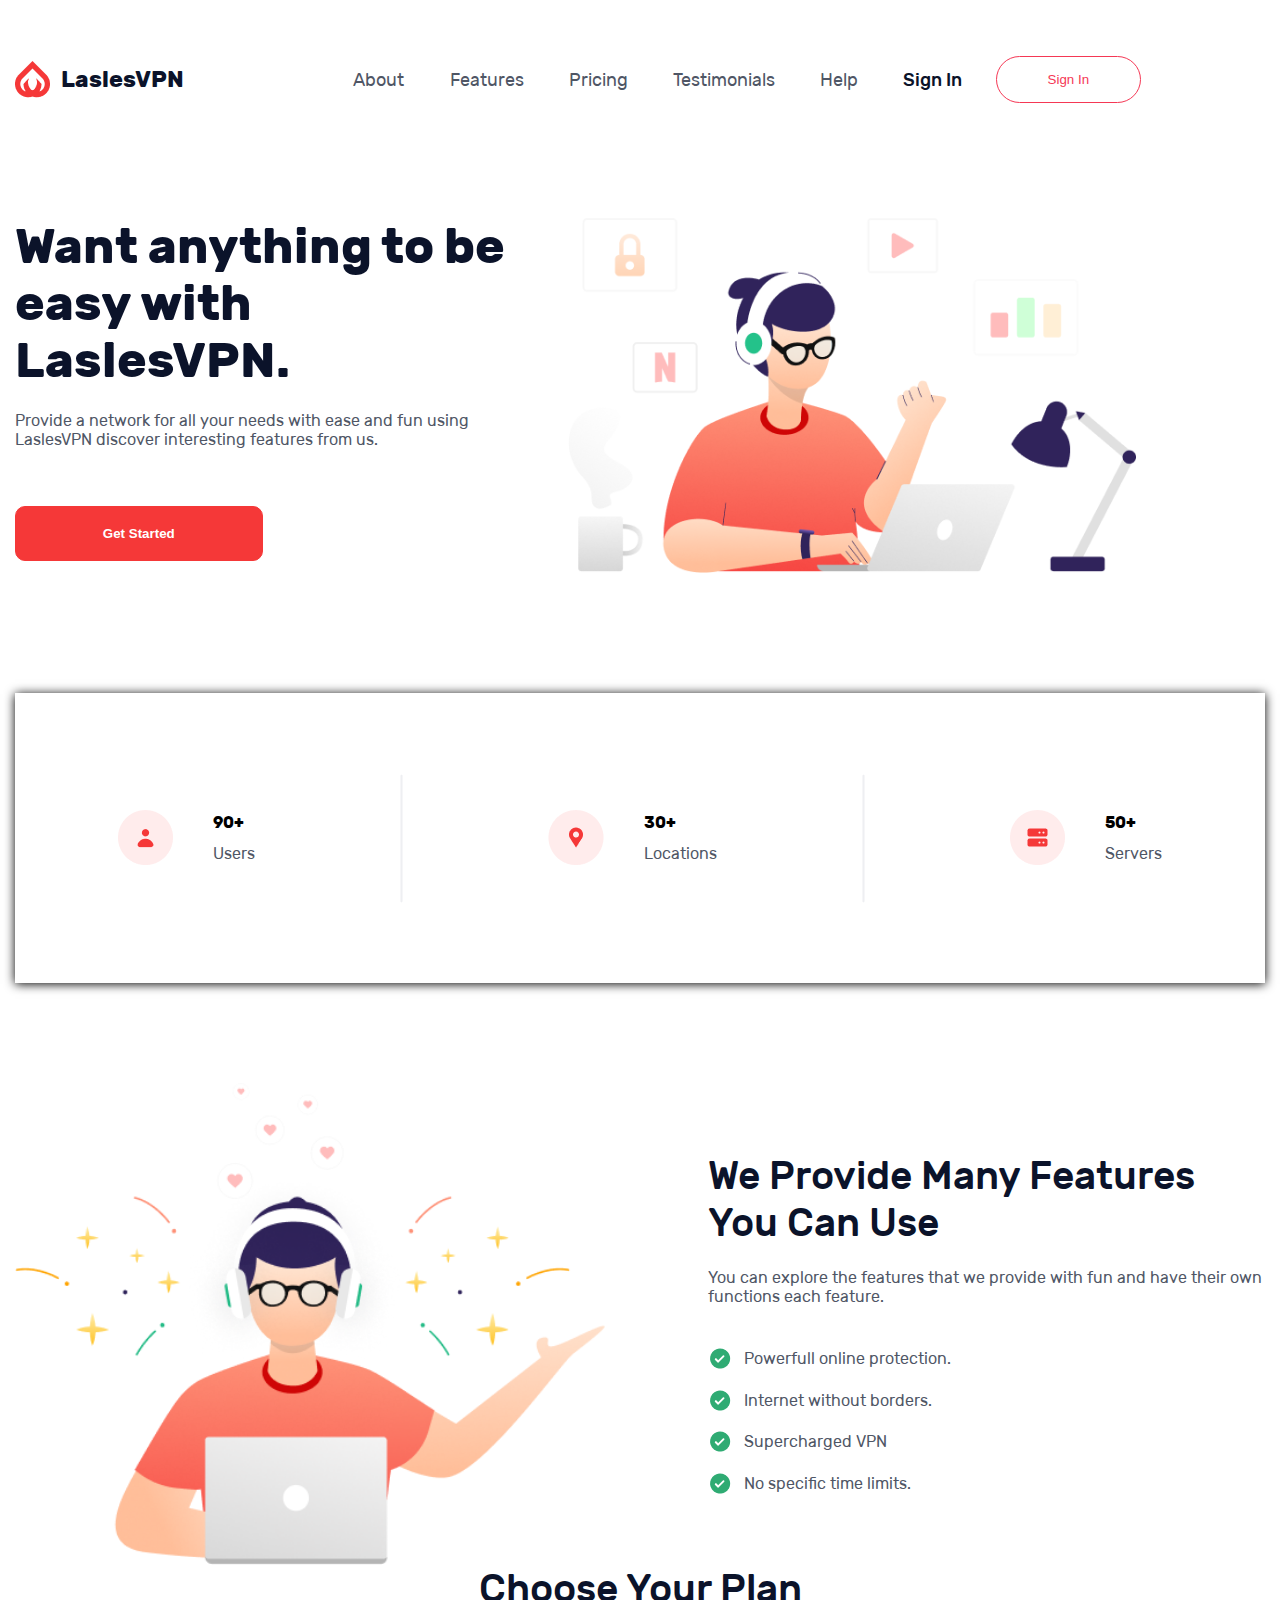
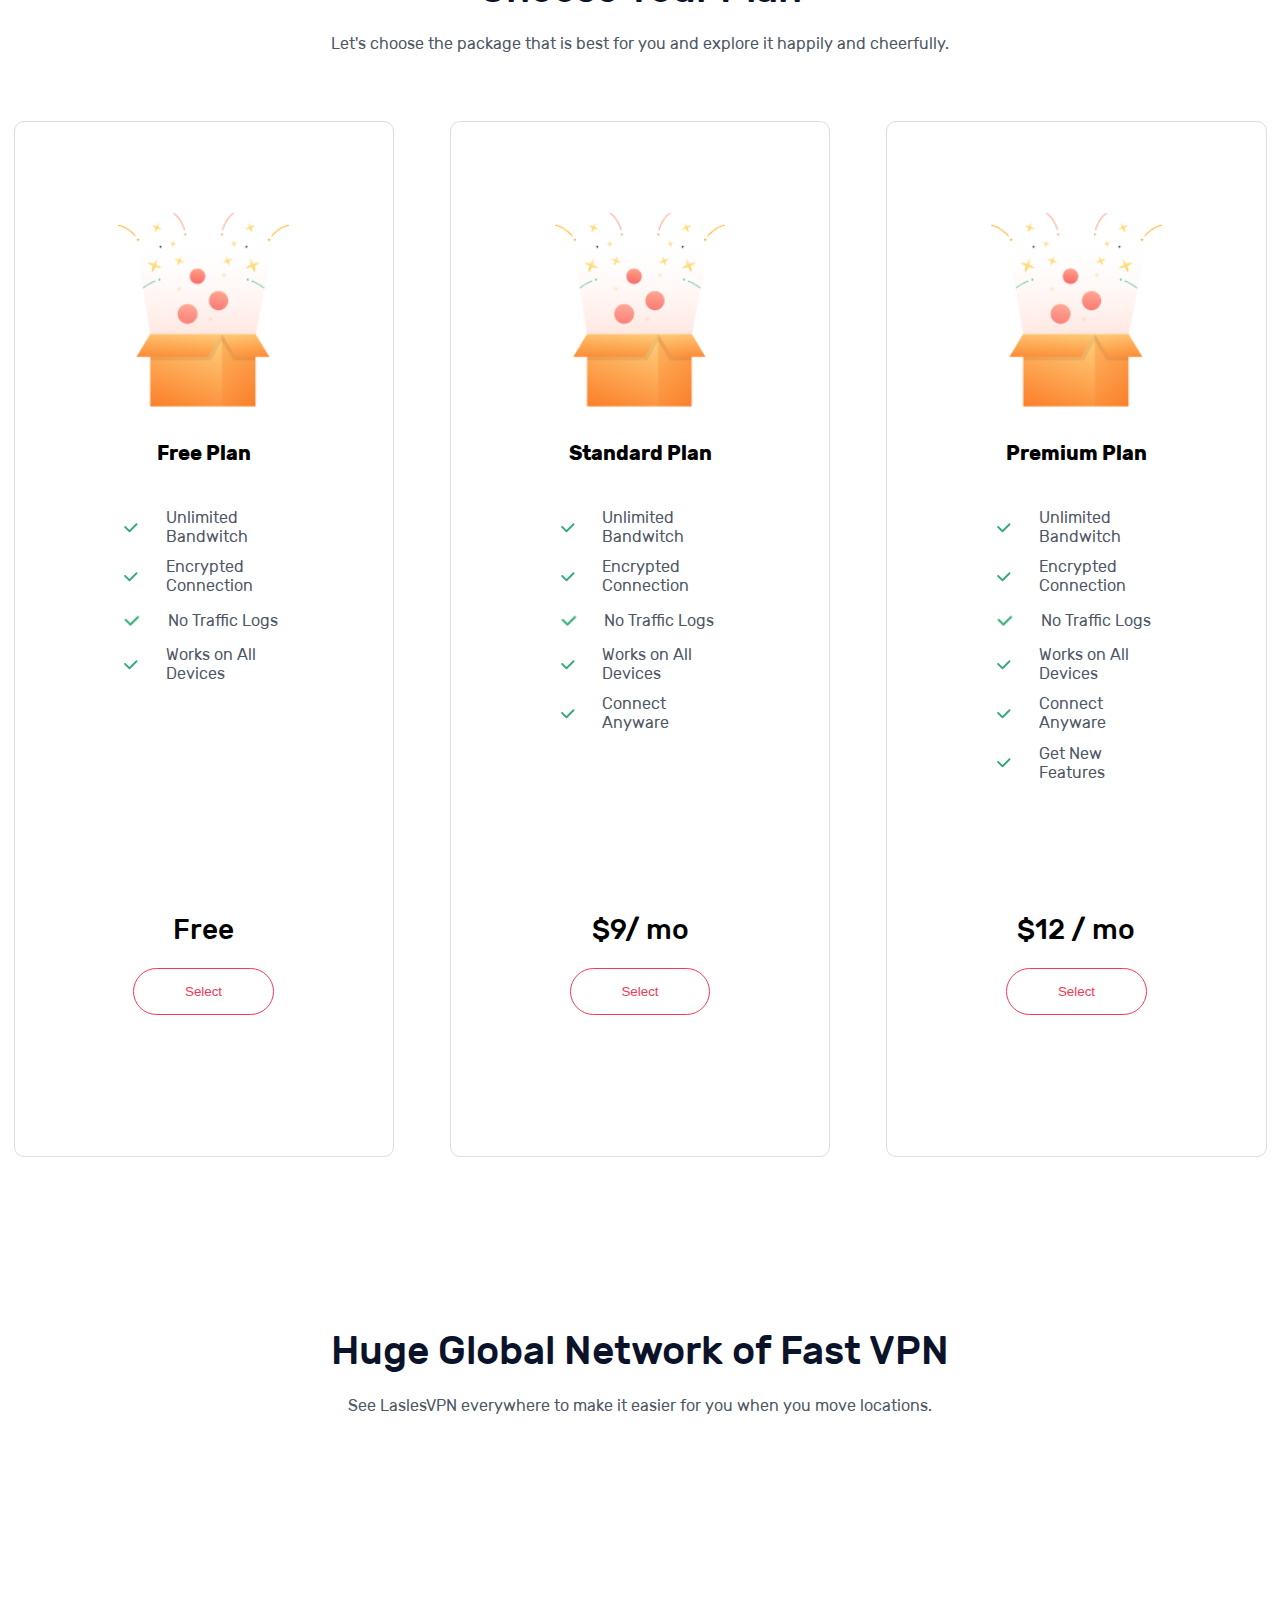
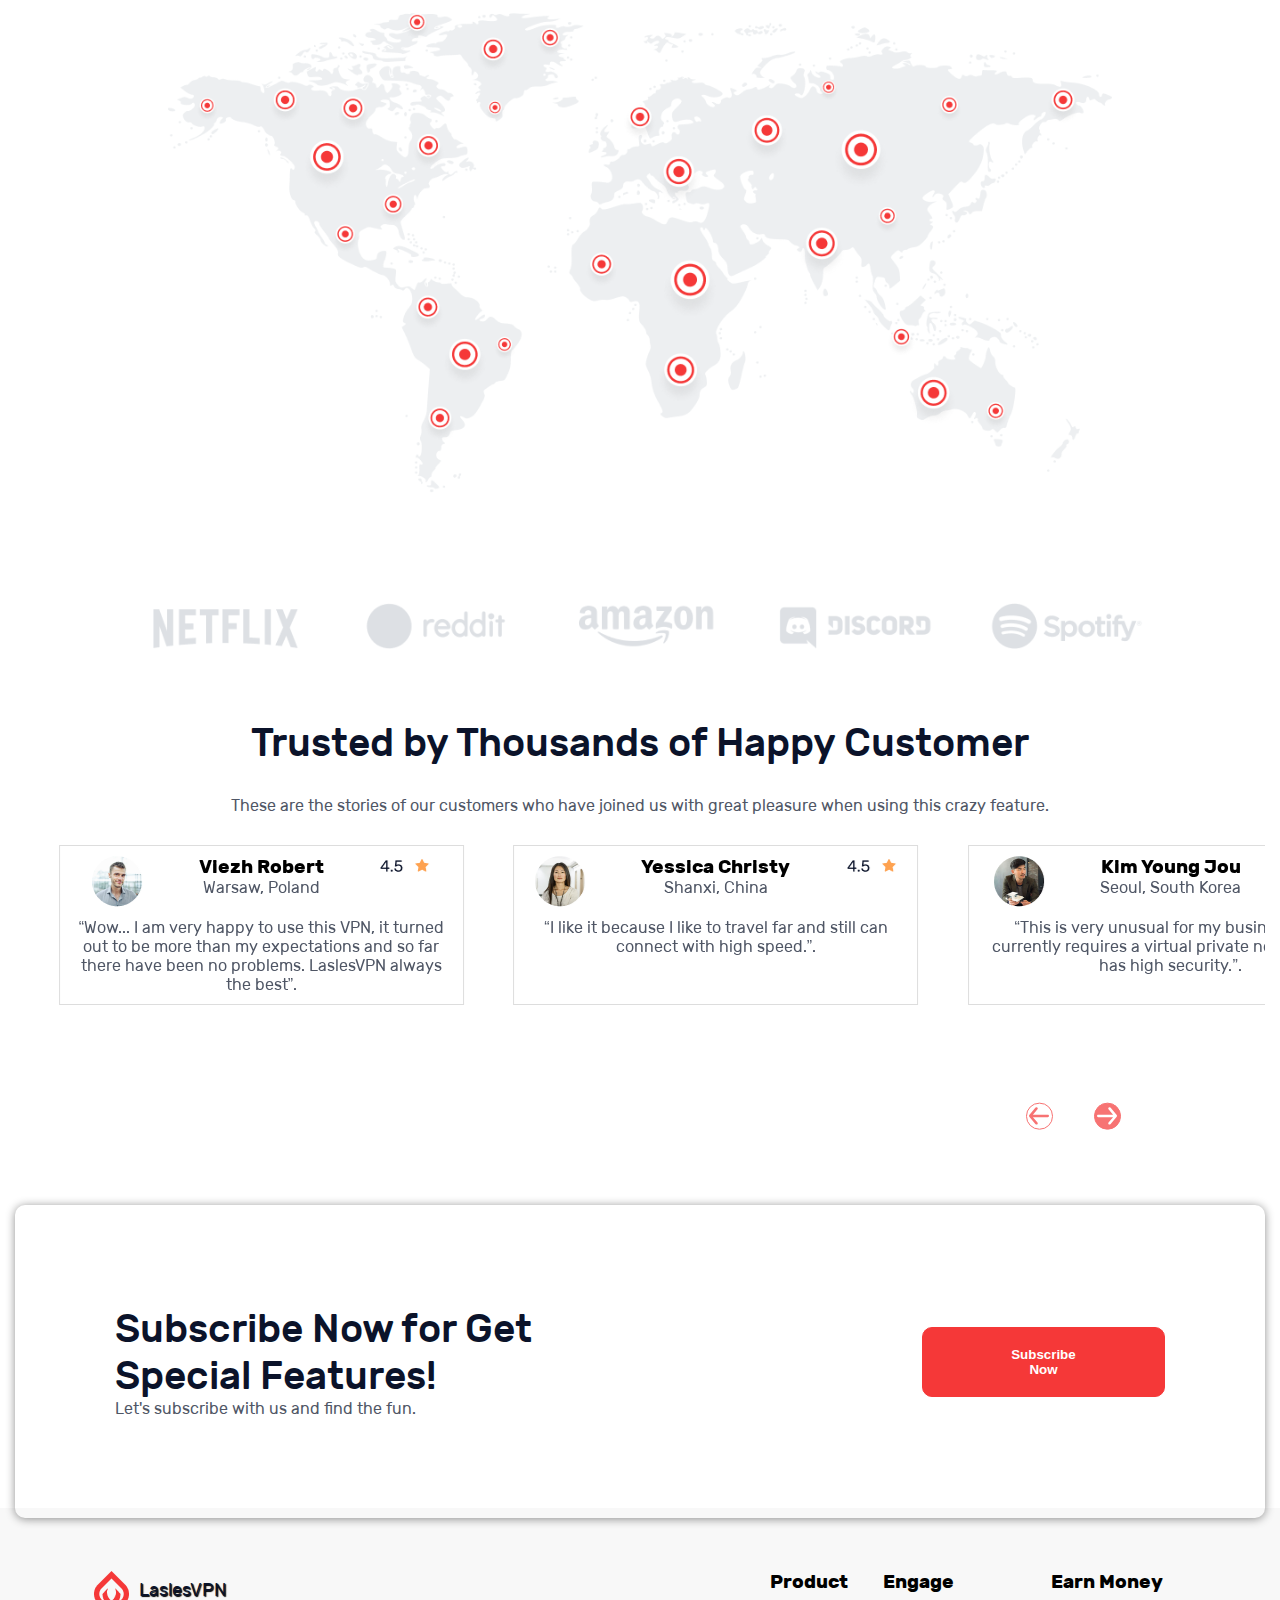
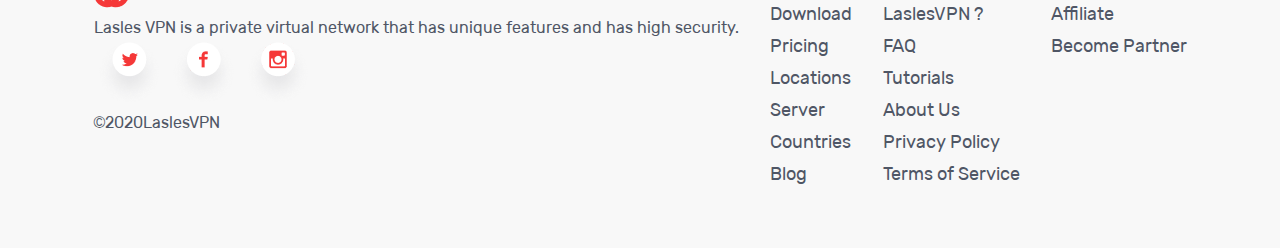
==== index.html @ f97b9736 "LaslseVPN1" ====
<!DOCTYPE html>
<html lang="en">
  <head>
    <meta charset="UTF-8" />
    <meta name="viewport" content="width=device-width, initial-scale=1.0" />

    <meta name="author" content="Zafar" />
    <meta
      name="description"
      content="Want anything to be easy with LaslesVPN."
    />
    <meta name="keywords" content="LaslesVPN, Features, VPN" />

    <meta property="og:title" content="LaslesVPN" />
    <meta
      property="og:description"
      content="Provide a network for all your needs with ease and fun using
    LaslesVPN discover interesting features from us."
    />

    <title>LaslesVPN</title>
    <link rel="icon" href="./img/logo.png" />
    <link rel="stylesheet" href="./fonts/rubik.css" />
    <link rel="stylesheet" href="./splide-4.1.3/dist/css/splide.min.css" />
    <link rel="stylesheet" href="./style.css" />
  </head>
  <body>
    <header class="header">
      <div class="container">
        <div class="header_wraper">
          <div class="header_logo">
            <img src="./img/logo.png" alt="" />
            <a href="">LaslesVPN</a>
          </div>
          <div class="header_menu">
            <a href="">About</a>
            <a href="">Features</a>
            <a href="">Pricing</a>
            <a href="">Testimonials</a>
            <a href="">Help</a>
            <div class="header_knopki">
              <a href="">Sign In</a>
              <button class="red">Sign In</button>
            </div>
          </div>
          <img
            src="https://upload.wikimedia.org/wikipedia/commons/thumb/b/b2/Hamburger_icon.svg/1200px-Hamburger_icon.svg.png"
            alt="burger"
            class="header_burger"
          />
        </div>
      </div>
    </header>

    <section class="title">
      <div class="container">
        <div class="title_wraper">
          <div class="title_card">
            <h1>Want anything to be easy with LaslesVPN.</h1>
            <p>
              Provide a network for all your needs with ease and fun using
              <span>LaslesVPN</span> discover interesting features from us.
            </p>
            <button class="redSahodov">Get Started</button>
          </div>
          <img src="./img/work.png" alt="work" />
        </div>
      </div>
    </section>

    <section class="users">
      <div class="container">
        <div class="users_wraper">
          <div class="users_card">
            <img src="./img/user.png" alt="" />
            <div class="users_content">
              <b>90+</b>
              <p>Users</p>
            </div>
          </div>
          <img class="users_img" src="./img/palck.png" alt="" />
          <div class="users_card">
            <img src="./img/location.png" alt="" />
            <div class="users_content">
              <b>30+</b>
              <p>Locations</p>
            </div>
          </div>
          <img class="users_img" src="./img/palck.png" alt="" />
          <div class="users_card">
            <img src="./img/Server.png" alt="" />
            <div class="users_content">
              <b>50+</b>
              <p>Servers</p>
            </div>
          </div>
        </div>
      </div>
    </section>

    <section class="provide">
      <div class="container">
        <div class="provide_wraper">
          <img class="hapi" src="./img/hapi.png" alt="" />
          <div class="provide_content">
            <h2>We Provide Many Features You Can Use</h2>
            <p class="provide_content">
              You can explore the features that we provide with fun and have
              their own functions each feature.
            </p>
            <div class="provide_galochka">
              <img src="./img/galka.png" alt="" />
              <p>Powerfull online protection.</p>
            </div>
            <div class="provide_galochka">
              <img src="./img/galka.png" alt="" />
              <p>Internet without borders.</p>
            </div>
            <div class="provide_galochka">
              <img src="./img/galka.png" alt="" />
              <p>Supercharged VPN</p>
            </div>
            <div class="provide_galochka">
              <img src="./img/galka.png" alt="" />
              <p>No specific time limits.</p>
            </div>
          </div>
        </div>
      </div>
    </section>

    <section class="plan">
      <div class="container">
        <div class="plan_wraper">
          <div class="plan_chose">
            <h2>Choose Your Plan</h2>
            <p>
              Let's choose the package that is best for you and explore it
              happily and cheerfully.
            </p>
          </div>
          <div class="plan_cards">
            <div class="plan_card">
              <div class="plan_fut">
                <img class="plan_free" src="./img/Free.png" alt="" />
                <strong>Free Plan</strong>
              </div>
              <div class="plan_content">
                <div class="plan_galka">
                  <img src="./img/galka2.png" alt="" />
                  <p>Unlimited Bandwitch</p>
                </div>
                <div class="plan_galka">
                  <img src="./img/galka2.png" alt="" />
                  <p>Encrypted Connection</p>
                </div>
                <div class="plan_galka">
                  <img src="./img/galka2.png" alt="" />
                  <p>No Traffic Logs</p>
                </div>
                <div class="plan_galka">
                  <img src="./img/galka2.png" alt="" />
                  <p>Works on All Devices</p>
                </div>
              </div>
              <div class="plan_knopka">
                <b>Free</b>
                <button class="red">Select</button>
              </div>
            </div>
            <div class="plan_card">
              <div class="plan_fut">
                <img class="plan_free" src="./img/Free.png" alt="" />
                <strong>Standard Plan</strong>
              </div>
              <div class="plan_content">
                <div class="plan_galka">
                  <img src="./img/galka2.png" alt="" />
                  <p>Unlimited Bandwitch</p>
                </div>
                <div class="plan_galka">
                  <img src="./img/galka2.png" alt="" />
                  <p>Encrypted Connection</p>
                </div>
                <div class="plan_galka">
                  <img src="./img/galka2.png" alt="" />
                  <p>No Traffic Logs</p>
                </div>
                <div class="plan_galka">
                  <img src="./img/galka2.png" alt="" />
                  <p>Works on All Devices</p>
                </div>
                <div class="plan_galka">
                  <img src="./img/galka2.png" alt="" />
                  <p>Connect Anyware</p>
                </div>
              </div>
              <div class="plan_knopka">
                <b>$9/ mo</b>
                <button class="red">Select</button>
              </div>
            </div>
            <div class="plan_card">
              <div class="plan_fut">
                <img class="plan_free" src="./img/Free.png" alt="" />
                <strong>Premium Plan</strong>
              </div>
              <div class="plan_content">
                <div class="plan_galka">
                  <img src="./img/galka2.png" alt="" />
                  <p>Unlimited Bandwitch</p>
                </div>
                <div class="plan_galka">
                  <img src="./img/galka2.png" alt="" />
                  <p>Encrypted Connection</p>
                </div>
                <div class="plan_galka">
                  <img src="./img/galka2.png" alt="" />
                  <p>No Traffic Logs</p>
                </div>
                <div class="plan_galka">
                  <img src="./img/galka2.png" alt="" />
                  <p>Works on All Devices</p>
                </div>
                <div class="plan_galka">
                  <img src="./img/galka2.png" alt="" />
                  <p>Connect Anyware</p>
                </div>
                <div class="plan_galka">
                  <img src="./img/galka2.png" alt="" />
                  <p>Get New Features</p>
                </div>
              </div>
              <div class="plan_knopka">
                <b>$12 <span>/ mo</span></b>
                <button class="red">Select</button>
              </div>
            </div>
          </div>
        </div>
      </div>
    </section>

    <section class="kart">
      <div class="container">
        <div class="kart_wraper">
          <h2>Huge Global Network of Fast VPN</h2>
          <p>
            See LaslesVPN everywhere to make it easier for you when you move
            locations.
          </p>
          <div class="kart_karts">
            <img class="kart_img" src="./img/kart.png" alt="" />
            <img class="kart_sponser_img" src="./img/Sponsored.png" alt="" />
          </div>
        </div>
      </div>
    </section>

    <section class="slider">
      <div class="container">
        <div class="slider_wraper">
          <h2>Trusted by Thousands of Happy Customer</h2>
          <p>
            These are the stories of our customers who have joined us with great
            pleasure when using this crazy feature.
          </p>

          <div
            class="splide"
            role="group"
            aria-label="Splide Basic HTML Example"
          >
            <div class="splide__track">
              <ul class="splide__list">
                <li class="splide__slide">
                  <div class="card">
                    <div class="users">
                      <img src="./img/robert.png" alt="" />
                      <div class="content">
                        <h3>Viezh Robert</h3>
                        <p class="gray">Warsaw, Poland</p>
                      </div>
                      <div class="star">
                        <img src="./img/star.png" alt="" />
                      </div>
                    </div>
                    <p>
                      “Wow... I am very happy to use this VPN, it turned out to
                      be more than my expectations and so far there have been no
                      problems. LaslesVPN always the best”.
                    </p>
                  </div>
                </li>
                <li class="splide__slide">
                  <div class="card">
                    <div class="users">
                      <img src="./img/cristi.png" alt="" />
                      <div class="content">
                        <h3>Yessica Christy</h3>
                        <p class="gray">Shanxi, China</p>
                      </div>
                      <div class="star">
                        <img src="./img/star.png" alt="" />
                      </div>
                    </div>
                    <p>
                      “I like it because I like to travel far and still can
                      connect with high speed.”.
                    </p>
                  </div>
                </li>
                <li class="splide__slide">
                  <div class="card">
                    <div class="users">
                      <img src="./img/jou.png" alt="" />
                      <div class="content">
                        <h3>Kim Young Jou</h3>
                        <p class="gray">Seoul, South Korea</p>
                      </div>
                      <div class="star">
                        <img src="./img/star.png" alt="" />
                      </div>
                    </div>
                    <p>
                      “This is very unusual for my business that currently
                      requires a virtual private network that has high
                      security.”.
                    </p>
                  </div>
                </li>
              </ul>
            </div>
          </div>
        </div>
      </div>
    </section>

    <section class="subsribe">
      <div class="container">
        <div class="subsribe_wraper">
          <div class="subsribe_content">
            <h2>Subscribe Now for Get Special Features!</h2>
            <p>Let's subscribe with us and find the fun.</p>
          </div>
          <button class="redSahodov">Subscribe Now</button>
        </div>
      </div>
    </section>

    <footer class="footer">
      <div class="container">
        <div class="footer_wraper">
          <div class="footer_card">
            <div class="logo">
              <img src="./img/logo.png" alt="" />
              <a href="">LaslesVPN</a>
            </div>
            <div class="footer_content">
              <p>
                <span class="med"> Lasles VPN</span> is a private virtual
                network that has unique features and has high security.
              </p>
              <div class="footer_seti">
                <a target="_blank" href="https://twitter.com/?lang=ru"
                  ><img class="imgs" src="./img/Twitter.png" alt=""
                /></a>
                <a target="_blank" href="https://www.facebook.com/?locale=ru_RU"
                  ><img src="./img/Facebook.png" alt=""
                /></a>
                <a target="_blank" href="https://www.instagram.com/"
                  ><img src="./img/Instagram.png" alt=""
                /></a>
              </div>
              <p>©2020LaslesVPN</p>
            </div>
          </div>
          <div class="footer_card">
            <h3>Product</h3>
            <a href="">Download</a>
            <a href="">Pricing</a>
            <a href="">Locations</a>
            <a href="">Server</a>
            <a href="">Countries</a>
            <a href="">Blog</a>
          </div>
          <div class="footer_card">
            <h3>Engage</h3>
            <a href="">LaslesVPN ?</a>
            <a href="">FAQ</a>
            <a href="">Tutorials</a>
            <a href="">About Us</a>
            <a href="">Privacy Policy</a>
            <a href="">Terms of Service</a>
          </div>
          <div class="footer_card">
            <h3>Earn Money</h3>
            <a href="">Affiliate</a>
            <a href="">Become Partner</a>
          </div>
        </div>
      </div>
    </footer>

    <script src="./splide-4.1.3/dist/js/splide.min.js"></script>
    <script src="./script.js"></script>
  </body>
</html>
---- fonts/rubik.css ----
@font-face {
    font-family: 'Rubik';
    src: local('Rubik Light'), local('Rubik-Light'), url('Rubiklight.woff2') format('woff2'), url('Rubiklight.woff') format('woff'), url('Rubiklight.ttf') format('truetype');
    font-weight: 300;
    font-style: normal;
}
@font-face {
    font-family: 'Rubik';
    src: local('Rubik Light Italic'), local('Rubik-LightItalic'), url('Rubiklightitalic.woff2') format('woff2'), url('Rubiklightitalic.woff') format('woff'), url('Rubiklightitalic.ttf') format('truetype');
    font-weight: 300;
    font-style: italic;
}
@font-face {
    font-family: 'Rubik';
    src: local('Rubik'), local('Rubik-Regular'), url('Rubik.woff2') format('woff2'), url('Rubik.woff') format('woff'), url('Rubik.ttf') format('truetype');
    font-weight: 400;
    font-style: normal;
}
@font-face {
    font-family: 'Rubik';
    src: local('Rubik Italic'), local('Rubik-Italic'), url('Rubikitalic.woff2') format('woff2'), url('Rubikitalic.woff') format('woff'), url('Rubikitalic.ttf') format('truetype');
    font-weight: 400;
    font-style: italic;
}
@font-face {
    font-family: 'Rubik';
    src: local('Rubik Medium'), local('Rubik-Medium'), url('Rubikmedium.woff2') format('woff2'), url('Rubikmedium.woff') format('woff'), url('Rubikmedium.ttf') format('truetype');
    font-weight: 500;
    font-style: normal;
}
@font-face {
    font-family: 'Rubik';
    src: local('Rubik Medium Italic'), local('Rubik-MediumItalic'), url('Rubikmediumitalic.woff2') format('woff2'), url('Rubikmediumitalic.woff') format('woff'), url('Rubikmediumitalic.ttf') format('truetype');
    font-weight: 500;
    font-style: italic;
}
@font-face {
    font-family: 'Rubik';
    src: local('Rubik Bold'), local('Rubik-Bold'), url('Rubikbold.woff2') format('woff2'), url('Rubikbold.woff') format('woff'), url('Rubikbold.ttf') format('truetype');
    font-weight: 700;
    font-style: normal;
}
@font-face {
    font-family: 'Rubik';
    src: local('Rubik Bold Italic'), local('Rubik-BoldItalic'), url('Rubikbolditalic.woff2') format('woff2'), url('Rubikbolditalic.woff') format('woff'), url('Rubikbolditalic.ttf') format('truetype');
    font-weight: 700;
    font-style: italic;
}
@font-face {
    font-family: 'Rubik';
    src: local('Rubik Black'), local('Rubik-Black'), url('Rubikblack.woff2') format('woff2'), url('Rubikblack.woff') format('woff'), url('Rubikblack.ttf') format('truetype');
    font-weight: 900;
    font-style: normal;
}
@font-face {
    font-family: 'Rubik';
    src: local('Rubik Black Italic'), local('Rubik-BlackItalic'), url('Rubikblackitalic.woff2') format('woff2'), url('Rubikblackitalic.woff') format('woff'), url('Rubikblackitalic.ttf') format('truetype');
    font-weight: 900;
    font-style: italic;
}
---- style.css ----
* {
  margin: 0;
  padding: 0;
  box-sizing: border-box;
}
body {
  font-family: "Rubik", sans-serif;
}
a {
  text-decoration: none;
  color: #4f5665;
  font-size: calc(0.16vw + 16px);
  &:hover {
    text-decoration: underline;
  }
}
h2 {
  font-size: calc(0.35vw + 35px);
  color: #0b132a;
  font-weight: 500;
}
P {
  color: #4f5665;
}
/* burger Start */
.header_burger {
  width: calc(0.9vw + 37px);
  display: none;
  z-index: 3;
  @media (max-width: 800px) {
    display: block;
  }
}

.open {
  top: 0;
}
/* burger End  */

/* header Start */
.header {
}
.container {
  max-width: 1440px;
  width: 100%;
  margin: 0 auto;
  padding: 0 15px;
}
.header_wraper {
  display: flex;
  /* justify-content: space-around; */
  align-items: center;
  padding-top: calc(0.5vw + 50px);
  gap: calc(1.5vw + 150px);
  @media (max-width: 800px) {
    justify-content: center;
    align-items: center;
    gap: 10px;
  }
}
.header_logo {
  display: flex;
  align-items: center;
  gap: calc(0.1vw + 10px);
}
.header_logo a {
  color: #0b132a;
  font-size: calc(0.2vw + 20px);
  font-weight: 700;
}

.header_menu {
  display: flex;
  align-items: center;
  gap: calc(0.4vw + 40px);
  transition: all 0.4s;
  @media (max-width: 800px) {
    position: fixed;
    bottom: -100%;
    left: 0;
    width: 100%;
    height: 100dvh;

    background: rgba(255, 255, 255, 0.521);
    box-shadow: 0 8px 32px 0 rgba(31, 38, 135, 0.37);
    backdrop-filter: blur(4px);
    /* -webkit-backdrop-filter: blur(4px); */
    border-radius: 10px;
    border: 1px solid rgba(255, 255, 255, 0.18);

    display: flex;
    flex-direction: column;
    justify-content: center;
    align-items: center;
    gap: 20px;
  }
}
.header_menu a:hover {
  text-decoration: underline;
}
.header_knopki {
  display: flex;
  align-items: center;
  gap: calc(0.3vw + 30px);
  font-weight: 500;
  @media (max-width: 800px) {
    display: flex;
    flex-direction: column;
  }
}
.header_knopki a {
  color: #0b132a;
}
.red {
  background-color: white;
  color: #f53855;
  border: 1px solid #f53855;
  border-radius: 50px;
  padding: calc(0.13vw + 13px) calc(0.45vw + 45px);
  transition: all 0.4s;
}
.red:hover {
  box-shadow: 0px 0px 30px 0px #f53838;
  background-color: #f53838f1;
  border: 1px solid #f53838f1;
  color: rgba(255, 255, 255, 0.927);
}
/* header End */

/* title Start */
.title {
  padding-top: calc(1.1vw + 101px);
}
.title_wraper {
  display: flex;
  gap: calc(0.9vw + 27px);
  @media (max-width: 800px) {
    display: flex;
    flex-direction: column;
    align-items: center;
    justify-content: center;
  }
}
.title_wraper img {
  width: calc(26.9vw + 224px);
}
.title_card {
}
.title_card p {
  color: #4f5665;
  padding-top: calc(0.2vw + 20px);
  padding-bottom: calc(0.5vw + 50px);
  width: calc(24.8vw + 197px);
}
.title_card h1 {
  font-size: calc(0.9vw + 37px);
  width: calc(24.8vw + 197px);
  color: #0b132a;
}
.redSahodov {
  font-weight: 700;
  color: white;
  background-color: #f53838;
  border: 1px solid #f53838;
  border-radius: 10px;
  padding: calc(0.17vw + 17px) calc(0.77vw + 77px);
  transition: all 0.4s;
}
.redSahodov:hover {
  box-shadow: 0px 0px 30px 0px #f53838;
  background-color: #f53838f1;
  border: 1px solid #f53838f1;
  color: rgba(255, 255, 255, 0.927);
}
/* title End  */

/* users Start*/
.users {
  padding-top: calc(1.3vw + 103px);
  padding-bottom: 100px;
}

.users_wraper {
  display: flex;
  justify-content: space-between;

  /* border: 1px solid black; */
  padding: calc(0.71vw + 71.5px) calc(0.9vw + 91px);
  box-shadow: 0px 1px 10px 0px black;
  @media (max-width: 800px) {
    display: flex;
    flex-direction: column;
    align-items: center;
    justify-content: center;
    gap: calc(0.2vw + 100px);
  }
}
.users_wraper .users_img {
  @media (max-width: 800px) {
    width: 129px;
    height: 3px;
  }
}
.users_card {
  display: flex;
  align-items: center;
  gap: calc(0.36vw + 36px);
}
.users_content {
  display: flex;
  flex-direction: column;
  gap: calc(0.5vw + 5px);
}
/* users End*/

/* provide Start */
.provide {
}
.provide_wraper {
  display: flex;
  align-items: center;
  justify-content: center;
  gap: calc(0.2vw + 100px);
  @media (max-width: 800px) {
    display: flex;
    flex-direction: column;
    align-items: center;
    justify-content: center;
    gap: calc(0.2vw + 100px);
  }
}
.hapi {
  width: calc(50vw + 138px);
}
.provide_content {
  @media (max-width: 800px) {
    display: flex;
    text-align: center;

    flex-direction: column;
    /* align-items: center; */
    /* justify-content: center; */
  }
}
.provide_content {
  /* width: calc(4.27vw + 427px); */
  color: #4f5665;
  padding-top: calc(0.2vw + 20px);
  padding-bottom: calc(0.2vw + 20px);
}
.provide_content h2 {
  /* width: calc(3.83vw + 383px); */
  color: #0b132a;
  font-size: calc(0.35vw + 35px);
}
.provide_galochka {
  display: flex;
  align-items: center;

  gap: calc(0.1vw + 10px);
  padding-top: calc(0.15vw + 15px);
}
.provide_galochka p {
  font-size: calc(0.14vw + 14px);
  padding: 0;
}
/* provide End */

/* plan Start */
.plan {
}

.plan_wraper {
  display: flex;
  flex-direction: column;
  align-items: center;
  @media (max-width: 800px) {
    align-items: flex-start;
    justify-content: center;
  }
}
.plan_wraper h2 {
  padding-bottom: calc(0.2vw + 20px);
  font-size: calc(0.35vw + 35px);
  color: #0b132a;
}
.plan_chose {
  display: flex;
  flex-direction: column;
  align-items: center;
}
.plan_cards {
  display: flex;
  justify-content: center;
  /* align-items: center; */

  gap: calc(0.5vw + 50px);
  padding-top: calc(0.6vw + 60px);
  @media (max-width: 800px) {
    display: flex;
    flex-direction: column;
    align-items: center;
    justify-content: center;
    align-items: center;

    gap: calc(0.5vw + 50px);
  }
}
.plan_fut {
  display: flex;
  flex-direction: column;
  align-items: center;
}
.plan_fut strong {
  padding-top: calc(0.3vw + 30px);
  font-size: calc(0.18vw + 18px);
}
.plan_card {
  /* width: calc(0.9vw + 320px); */
  display: grid;
  align-items: start;
  align-content: space-between;
  grid-template-rows: repeat(3, 1fr);
  grid-template-columns: repeat(1, 1fr);

  padding: calc(0.8vw + 80px) calc(0.92vw + 92px);
  border: 1px solid #dddddd;
  border-radius: 10px;
  transition: all 0.4s;
  &:active {
    border: 1px solid #f53838;
    border-radius: 10px;
  }
  @media (max-width: 800px) {
    display: grid;
    grid-template-rows: repeat(2, 1fr);
    grid-template-columns: repeat(1, 1fr);
    align-items: center;
    padding: calc(0.8vw + 80px) calc(0.92vw + 60px);
  }
}
.plan_free {
  width: calc(0.2vw + 168px);
}
.plan_galka {
  display: flex;
  gap: calc(0.2vw + 20px);
  flex-direction: row;
  align-items: center;
  padding-top: calc(0.1vw + 10px);
}
.plan_galka img {
  width: calc(0.24vw + 24px);
}
.red {
}

.plan_content {
  display: flex;
  flex-direction: column;
  align-items: start;
  justify-content: center;
  @media (max-width: 800px) {
    display: flex;
    text-align: center;

    flex-direction: column;
    /* align-items: center; */
    /* justify-content: center; */
  }
}
.plan_content p {
  font-size: calc(0.14vw + 14px);
}
.plan_knopka {
  display: flex;
  flex-direction: column;
  align-items: center;
  justify-content: center;
  gap: calc(0.2vw + 20px);
}
.plan_knopka b {
  padding-top: calc(0.1vw + 130px);
  font-size: calc(0.25vw + 25px);
  font-weight: 500;
}
/* plan End*/

/* kart Start */

.kart {
}

.kart_wraper {
  display: flex;
  flex-direction: column;
  align-items: center;
  padding-top: calc(1.5vw + 150px);
}
.kart_wraper h2 {
  font-size: calc(0.35vw + 35px);
  color: #0b132a;
}
.kart_wraper p {
  color: #4f5665;
  padding-top: calc(0.2vw + 20px);
  padding-bottom: calc(0.2vw + 20px);
}
.kart_karts {
  display: flex;
  flex-direction: column;
  align-items: center;
  justify-content: center;
}
.kart_img {
  width: calc(72.8vw + 12px);
  padding-top: calc(1.55vw + 155px);
  padding-bottom: calc(0.35vw + 36px);
}
.kart_sponser_img {
  width: calc(81.1vw - 32px);
}

/* kart End */

/* slider Start */

.slider_wraper {
  display: flex;
  text-align: center;
  flex-direction: column;
  /* align-items: center; */
  justify-content: center;
  gap: 30px;
}
.splide__arrow {
  top: calc(0.35vw + 20em);
  background-color: white;
  border: 1px solid #f53838;
  background-position: center;
  background-repeat: no-repeat;
  transition: all 0.4s;
  z-index: 10;
}
path {
  display: none;
}
.splide__arrow--prev {
  background-image: url(./img/prev.svg);

  left: calc(0.85vw + 75em);
  @media (max-width: 800px) {
    left: calc(0.85vw + 20em);
  }
  @media (max-width: 768px) {
    left: calc(0.85vw + 20em);
  }
  @media (max-width: 475px) {
    left: calc(0.85vw + 5em);
  }
  @media (max-width: 320px) {
    left: calc(0.85vw + 5em);
  }
  @media (max-width: 320px) {
    left: calc(0.85vw + 5em);
  }
}
.splide__arrow--next {
  background-image: url(./img/next.svg);
  background-color: #f53838;
  right: calc(0.85vw + 10em);
  @media (max-width: 800px) {
    right: calc(0.85vw + 20em);
  }
  @media (max-width: 768px) {
    right: calc(0.85vw + 20em);
  }
  @media (max-width: 475px) {
    right: calc(0.85vw + 5em);
  }
  @media (max-width: 320px) {
    right: calc(0.85vw + 5em);
  }
  @media (max-width: 320px) {
    right: calc(0.85vw + 5em);
  }
}
.splide {
}
.splide__track {
}
.splide__list {
  display: flex;
  gap: 38px;
}
.splide__slide {
  display: flex;
  justify-content: center;
}
.splide__pagination__page {
  /* margin-top: 100px; */
  /* padding-top: 100px; */
}
.card {
  width: calc(0.4vw + 400px);
  border: 1px solid #dddddd;
  padding: 10px;
}
.card .users {
  display: flex;
  justify-content: center;
  align-items: start;
  gap: calc(0.5vw + 50px);
  padding-top: 0;
  padding-bottom: calc(0.1vw + 10px);
}
.content {
}
.gray {
}
.star {
}

/* slider End */

/* subsribe Start*/
.subsribe {
  margin-top: 100px;
  padding-top: 100px;
  margin-bottom: -10px;
  position: relative;
  z-index: 1;
  @media (max-width: 800px) {
  }
}

.subsribe_wraper {
  padding: 100px;
  justify-content: center;
  align-items: center;
  display: flex;
  border-radius: 10px;
  gap: calc(3.4vw + 240px);
  box-shadow: 0px 1px 10px 0px rgba(0, 0, 0, 0.444);
  @media (max-width: 800px) {
    display: flex;
    text-align: center;
    flex-direction: column;
    align-items: center;
    justify-content: center;

    padding: 10px;
  }
}
.subsribe_content {
}

/* subsribe End */

/* footer Start */

.footer {
  width: 100%;
  position: absolute;
  z-index: 0;
  background-color: #f8f8f8;
}

.footer_wraper {
  display: flex;

  flex-direction: row;
  justify-content: space-around;
  align-items: flex-start;

  padding: 63px;
  @media (max-width: 768px) {
    display: flex;
  }
  @media (max-width: 630px) {
    text-align: center;
    display: block;
  }
}
.footer_card {
  display: flex;
  flex-direction: column;
  gap: 10px;
}
.logo {
  display: flex;

  align-items: center;
  gap: 10px;
}
.logo a {
  color: #0b132a;
  text-shadow: 1px 1px 1px #000000;
}
.footer_content {
}
.med {
}
.footer_seti {
}

/* footer End  */
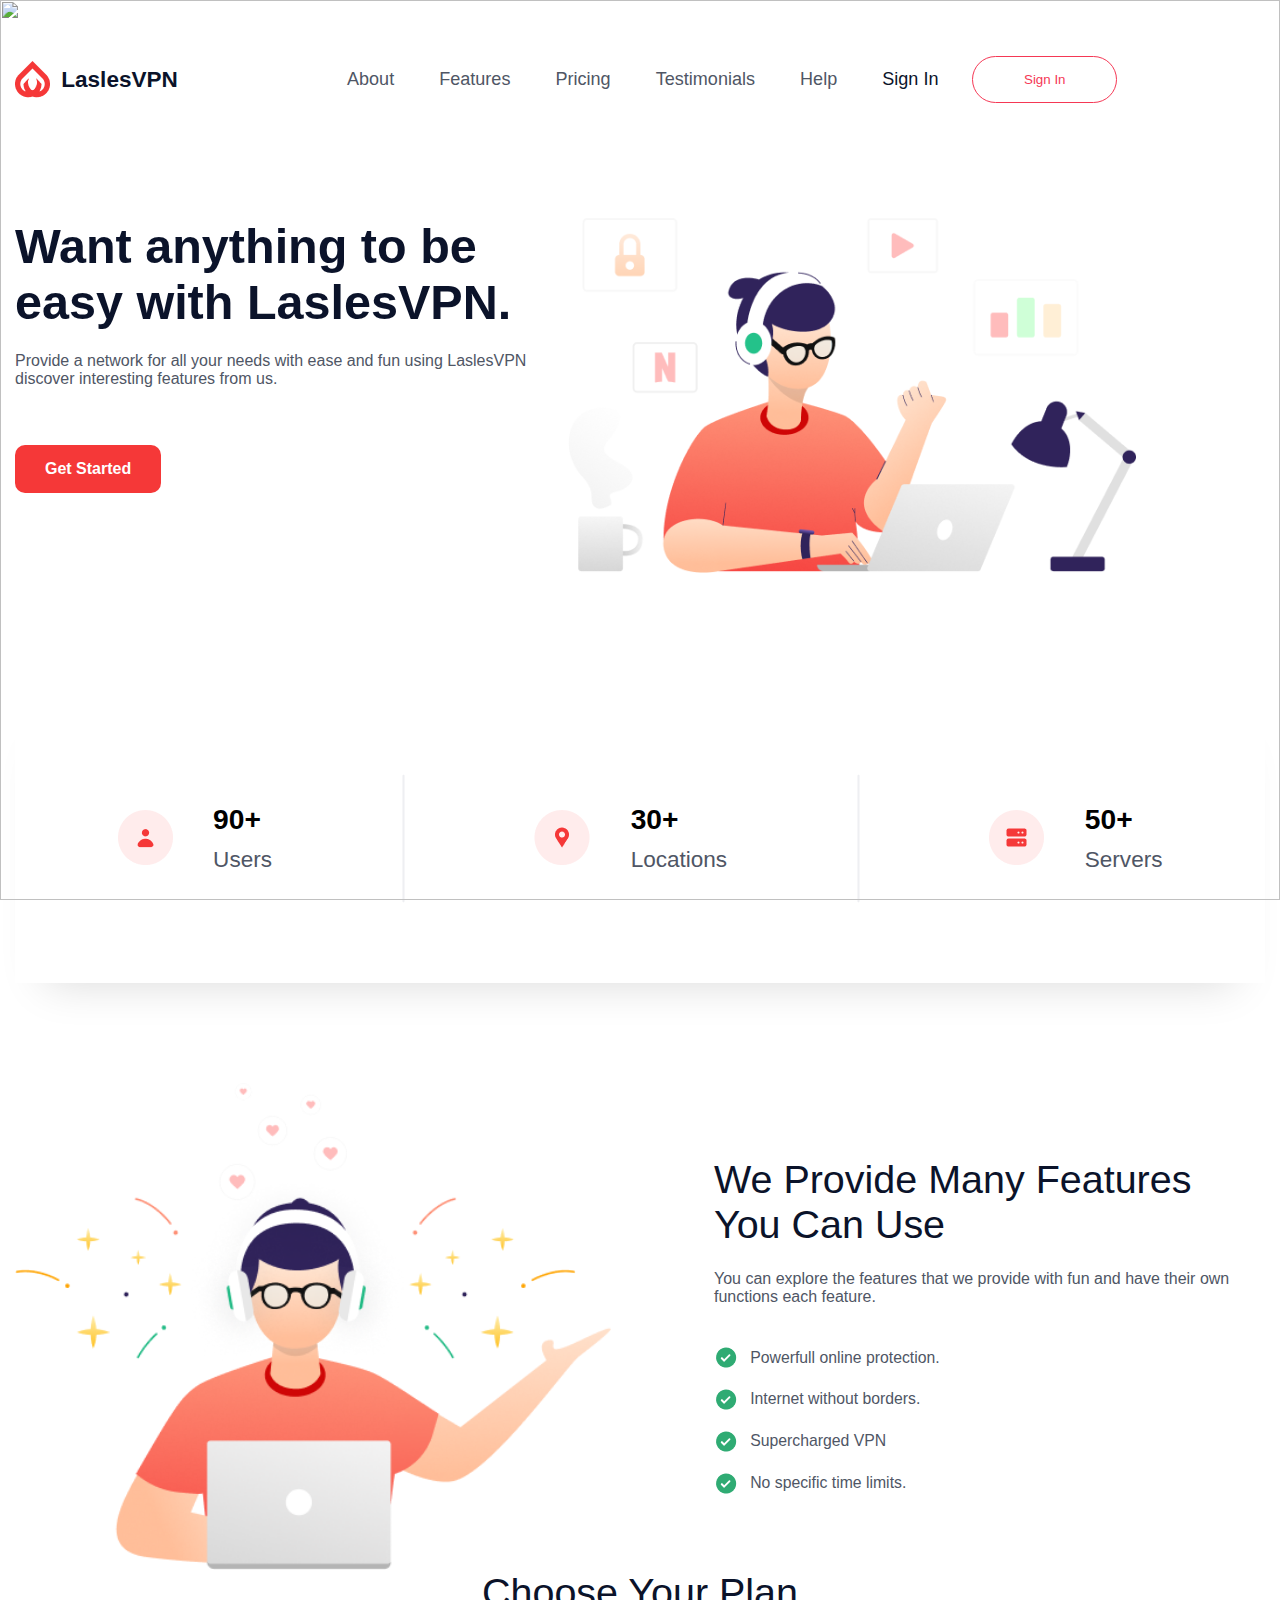
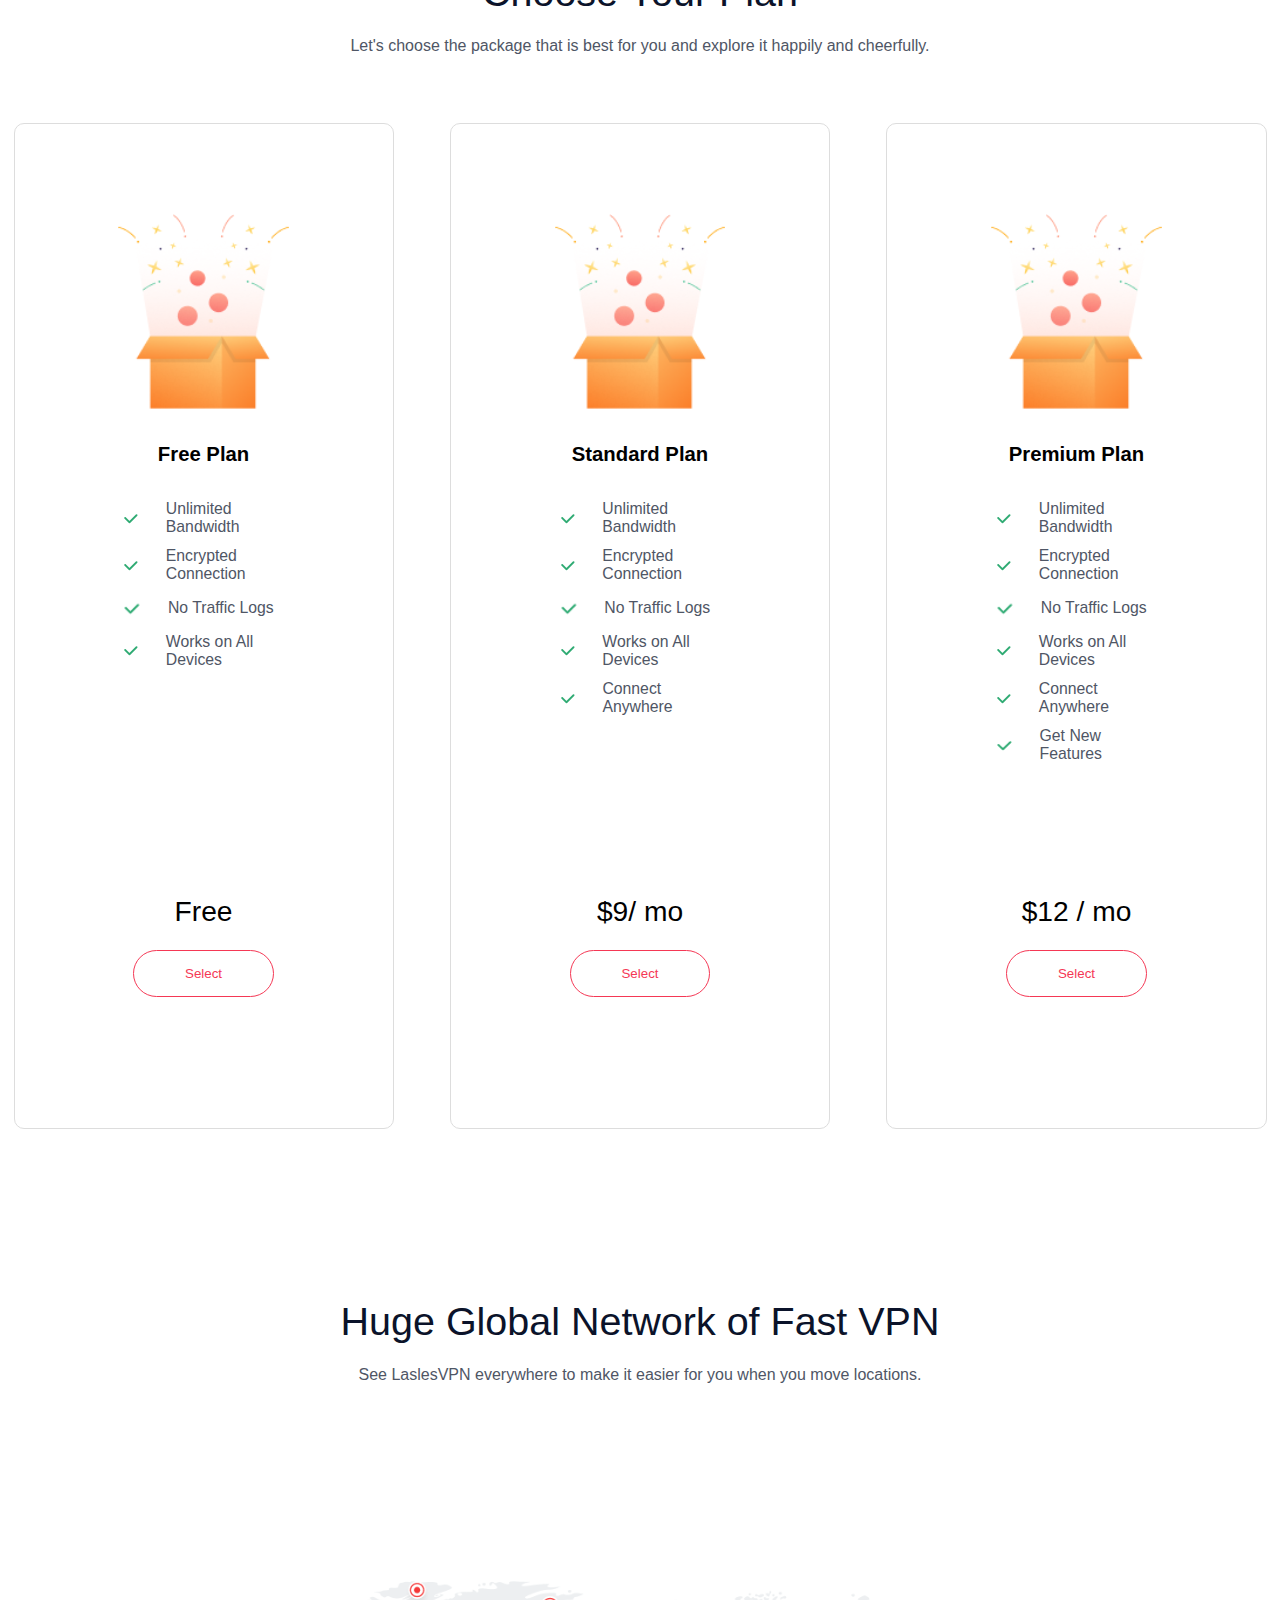
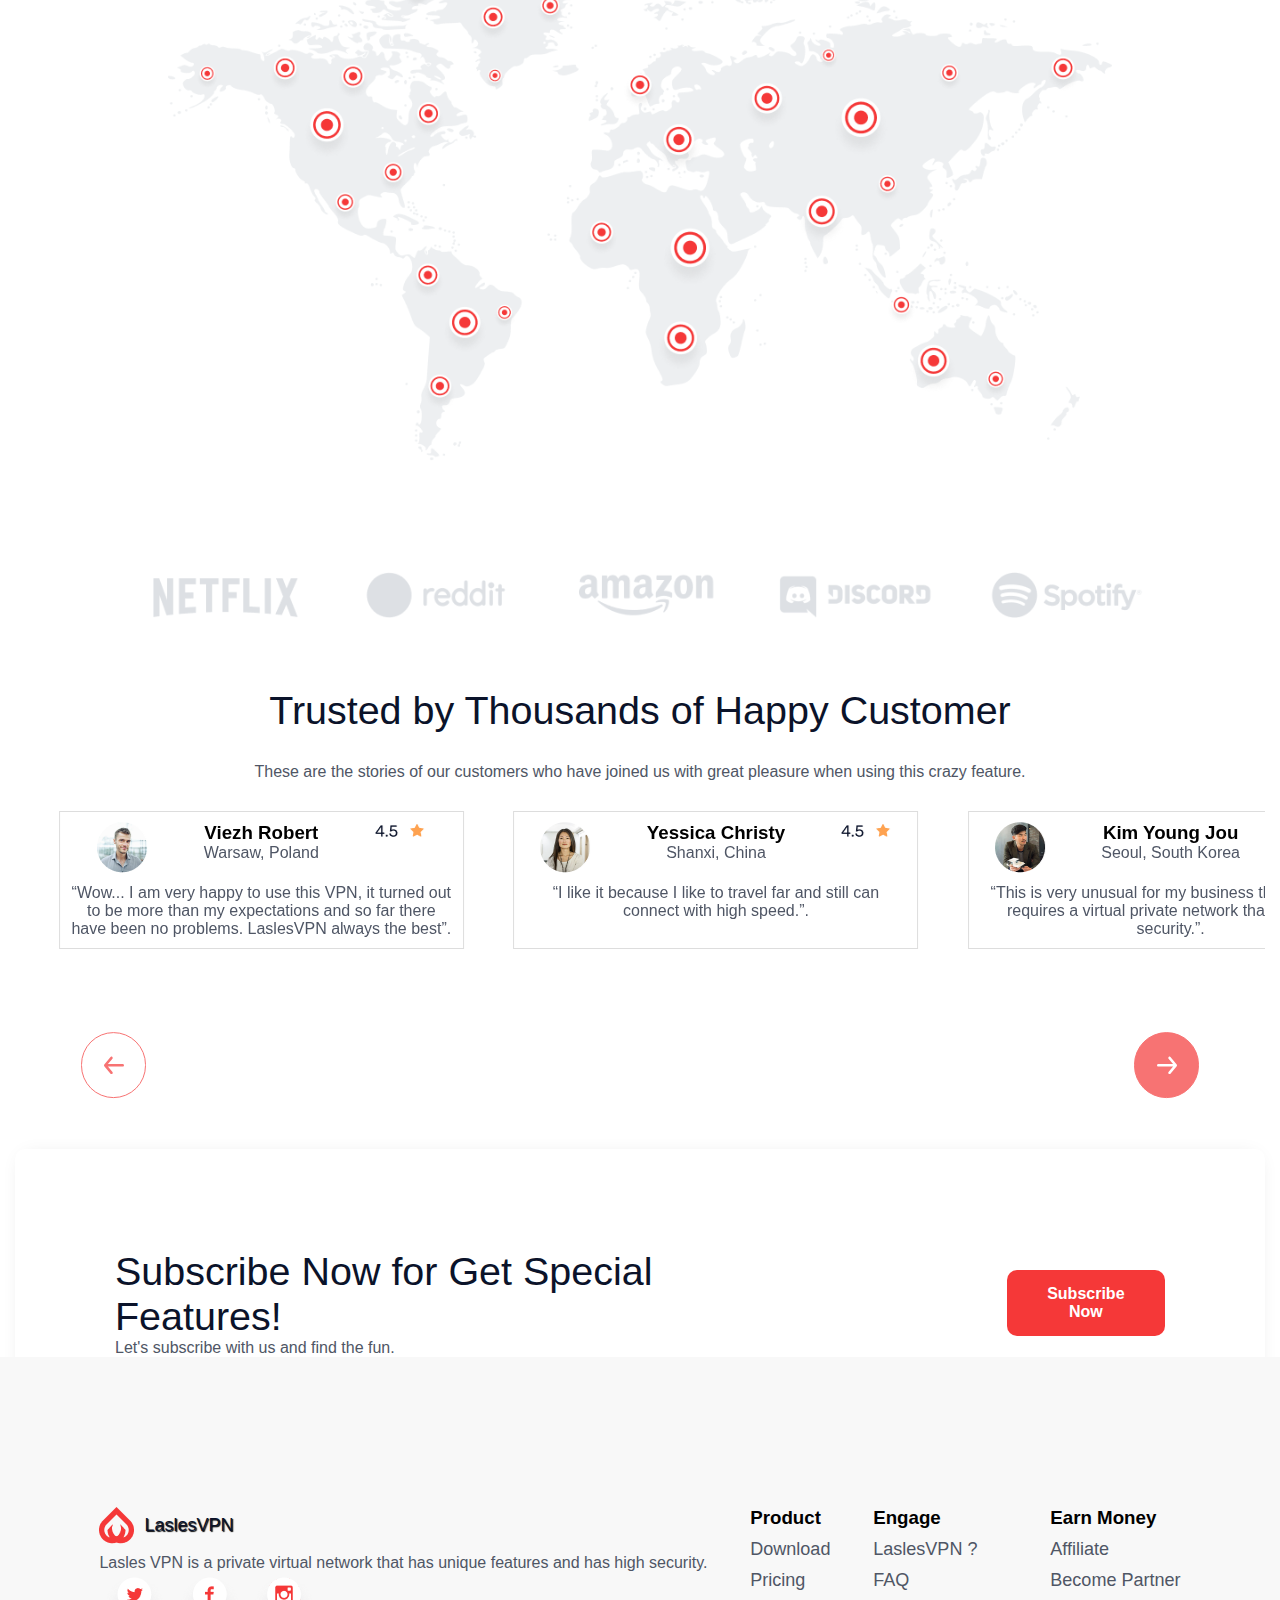
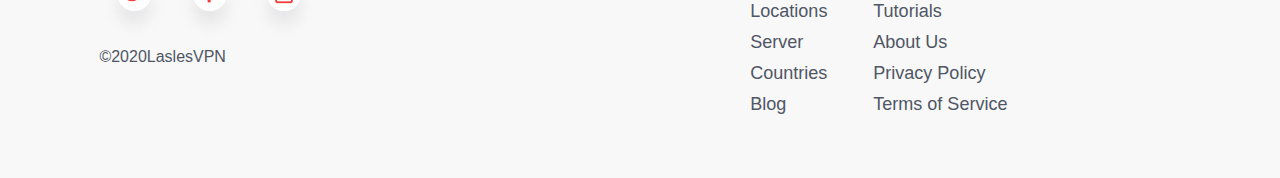
==== commit da0288c6: "001" ====
--- a/index.html
+++ b/index.html
@@ -1,408 +1,444 @@
-<!DOCTYPE html>
-<html lang="en">
-  <head>
-    <meta charset="UTF-8" />
-    <meta name="viewport" content="width=device-width, initial-scale=1.0" />
-
-    <meta name="author" content="Zafar" />
-    <meta
-      name="description"
-      content="Want anything to be easy with LaslesVPN."
-    />
-    <meta name="keywords" content="LaslesVPN, Features, VPN" />
-
-    <meta property="og:title" content="LaslesVPN" />
-    <meta
-      property="og:description"
-      content="Provide a network for all your needs with ease and fun using
-    LaslesVPN discover interesting features from us."
-    />
-
-    <title>LaslesVPN</title>
-    <link rel="icon" href="./img/logo.png" />
-    <link rel="stylesheet" href="./fonts/rubik.css" />
-    <link rel="stylesheet" href="./splide-4.1.3/dist/css/splide.min.css" />
-    <link rel="stylesheet" href="./style.css" />
-  </head>
-  <body>
-    <header class="header">
-      <div class="container">
-        <div class="header_wraper">
-          <div class="header_logo">
-            <img src="./img/logo.png" alt="" />
-            <a href="">LaslesVPN</a>
-          </div>
-          <div class="header_menu">
-            <a href="">About</a>
-            <a href="">Features</a>
-            <a href="">Pricing</a>
-            <a href="">Testimonials</a>
-            <a href="">Help</a>
-            <div class="header_knopki">
-              <a href="">Sign In</a>
-              <button class="red">Sign In</button>
-            </div>
-          </div>
-          <img
-            src="https://upload.wikimedia.org/wikipedia/commons/thumb/b/b2/Hamburger_icon.svg/1200px-Hamburger_icon.svg.png"
-            alt="burger"
-            class="header_burger"
-          />
-        </div>
-      </div>
-    </header>
-
-    <section class="title">
-      <div class="container">
-        <div class="title_wraper">
-          <div class="title_card">
-            <h1>Want anything to be easy with LaslesVPN.</h1>
-            <p>
-              Provide a network for all your needs with ease and fun using
-              <span>LaslesVPN</span> discover interesting features from us.
-            </p>
-            <button class="redSahodov">Get Started</button>
-          </div>
-          <img src="./img/work.png" alt="work" />
-        </div>
-      </div>
-    </section>
-
-    <section class="users">
-      <div class="container">
-        <div class="users_wraper">
-          <div class="users_card">
-            <img src="./img/user.png" alt="" />
-            <div class="users_content">
-              <b>90+</b>
-              <p>Users</p>
-            </div>
-          </div>
-          <img class="users_img" src="./img/palck.png" alt="" />
-          <div class="users_card">
-            <img src="./img/location.png" alt="" />
-            <div class="users_content">
-              <b>30+</b>
-              <p>Locations</p>
-            </div>
-          </div>
-          <img class="users_img" src="./img/palck.png" alt="" />
-          <div class="users_card">
-            <img src="./img/Server.png" alt="" />
-            <div class="users_content">
-              <b>50+</b>
-              <p>Servers</p>
-            </div>
-          </div>
-        </div>
-      </div>
-    </section>
-
-    <section class="provide">
-      <div class="container">
-        <div class="provide_wraper">
-          <img class="hapi" src="./img/hapi.png" alt="" />
-          <div class="provide_content">
-            <h2>We Provide Many Features You Can Use</h2>
-            <p class="provide_content">
-              You can explore the features that we provide with fun and have
-              their own functions each feature.
-            </p>
-            <div class="provide_galochka">
-              <img src="./img/galka.png" alt="" />
-              <p>Powerfull online protection.</p>
-            </div>
-            <div class="provide_galochka">
-              <img src="./img/galka.png" alt="" />
-              <p>Internet without borders.</p>
-            </div>
-            <div class="provide_galochka">
-              <img src="./img/galka.png" alt="" />
-              <p>Supercharged VPN</p>
-            </div>
-            <div class="provide_galochka">
-              <img src="./img/galka.png" alt="" />
-              <p>No specific time limits.</p>
-            </div>
-          </div>
-        </div>
-      </div>
-    </section>
-
-    <section class="plan">
-      <div class="container">
-        <div class="plan_wraper">
-          <div class="plan_chose">
-            <h2>Choose Your Plan</h2>
-            <p>
-              Let's choose the package that is best for you and explore it
-              happily and cheerfully.
-            </p>
-          </div>
-          <div class="plan_cards">
-            <div class="plan_card">
-              <div class="plan_fut">
-                <img class="plan_free" src="./img/Free.png" alt="" />
-                <strong>Free Plan</strong>
-              </div>
-              <div class="plan_content">
-                <div class="plan_galka">
-                  <img src="./img/galka2.png" alt="" />
-                  <p>Unlimited Bandwitch</p>
-                </div>
-                <div class="plan_galka">
-                  <img src="./img/galka2.png" alt="" />
-                  <p>Encrypted Connection</p>
-                </div>
-                <div class="plan_galka">
-                  <img src="./img/galka2.png" alt="" />
-                  <p>No Traffic Logs</p>
-                </div>
-                <div class="plan_galka">
-                  <img src="./img/galka2.png" alt="" />
-                  <p>Works on All Devices</p>
-                </div>
-              </div>
-              <div class="plan_knopka">
-                <b>Free</b>
-                <button class="red">Select</button>
-              </div>
-            </div>
-            <div class="plan_card">
-              <div class="plan_fut">
-                <img class="plan_free" src="./img/Free.png" alt="" />
-                <strong>Standard Plan</strong>
-              </div>
-              <div class="plan_content">
-                <div class="plan_galka">
-                  <img src="./img/galka2.png" alt="" />
-                  <p>Unlimited Bandwitch</p>
-                </div>
-                <div class="plan_galka">
-                  <img src="./img/galka2.png" alt="" />
-                  <p>Encrypted Connection</p>
-                </div>
-                <div class="plan_galka">
-                  <img src="./img/galka2.png" alt="" />
-                  <p>No Traffic Logs</p>
-                </div>
-                <div class="plan_galka">
-                  <img src="./img/galka2.png" alt="" />
-                  <p>Works on All Devices</p>
-                </div>
-                <div class="plan_galka">
-                  <img src="./img/galka2.png" alt="" />
-                  <p>Connect Anyware</p>
-                </div>
-              </div>
-              <div class="plan_knopka">
-                <b>$9/ mo</b>
-                <button class="red">Select</button>
-              </div>
-            </div>
-            <div class="plan_card">
-              <div class="plan_fut">
-                <img class="plan_free" src="./img/Free.png" alt="" />
-                <strong>Premium Plan</strong>
-              </div>
-              <div class="plan_content">
-                <div class="plan_galka">
-                  <img src="./img/galka2.png" alt="" />
-                  <p>Unlimited Bandwitch</p>
-                </div>
-                <div class="plan_galka">
-                  <img src="./img/galka2.png" alt="" />
-                  <p>Encrypted Connection</p>
-                </div>
-                <div class="plan_galka">
-                  <img src="./img/galka2.png" alt="" />
-                  <p>No Traffic Logs</p>
-                </div>
-                <div class="plan_galka">
-                  <img src="./img/galka2.png" alt="" />
-                  <p>Works on All Devices</p>
-                </div>
-                <div class="plan_galka">
-                  <img src="./img/galka2.png" alt="" />
-                  <p>Connect Anyware</p>
-                </div>
-                <div class="plan_galka">
-                  <img src="./img/galka2.png" alt="" />
-                  <p>Get New Features</p>
-                </div>
-              </div>
-              <div class="plan_knopka">
-                <b>$12 <span>/ mo</span></b>
-                <button class="red">Select</button>
-              </div>
-            </div>
-          </div>
-        </div>
-      </div>
-    </section>
-
-    <section class="kart">
-      <div class="container">
-        <div class="kart_wraper">
-          <h2>Huge Global Network of Fast VPN</h2>
-          <p>
-            See LaslesVPN everywhere to make it easier for you when you move
-            locations.
-          </p>
-          <div class="kart_karts">
-            <img class="kart_img" src="./img/kart.png" alt="" />
-            <img class="kart_sponser_img" src="./img/Sponsored.png" alt="" />
-          </div>
-        </div>
-      </div>
-    </section>
-
-    <section class="slider">
-      <div class="container">
-        <div class="slider_wraper">
-          <h2>Trusted by Thousands of Happy Customer</h2>
-          <p>
-            These are the stories of our customers who have joined us with great
-            pleasure when using this crazy feature.
-          </p>
-
-          <div
-            class="splide"
-            role="group"
-            aria-label="Splide Basic HTML Example"
-          >
-            <div class="splide__track">
-              <ul class="splide__list">
-                <li class="splide__slide">
-                  <div class="card">
-                    <div class="users">
-                      <img src="./img/robert.png" alt="" />
-                      <div class="content">
-                        <h3>Viezh Robert</h3>
-                        <p class="gray">Warsaw, Poland</p>
+    <!DOCTYPE html>
+    <html lang="en">
+      <head>
+        <meta charset="UTF-8" />
+        <meta name="viewport" content="width=device-width, initial-scale=1.0" />
+
+        <meta name="author" content="Zafar" />
+        <meta
+          name="description"
+          content="Want anything to be easy with LaslesVPN."
+        />
+        <meta name="keywords" content="LaslesVPN, Features, VPN" />
+
+        <meta property="og:title" content="LaslesVPN" />
+        <meta
+          property="og:description"
+          content="Provide a network for all your needs with ease and fun using
+        LaslesVPN discover interesting features from us."
+        />
+        <meta property="og:url" content="https://zafar023.github.io/LaslesVPN0/" />
+
+        <title>LaslesVPN</title>
+        <link rel="icon" href="./img/logo.png" />
+        <link rel="stylesheet" href="./fonts/rubik.css" />
+        <link rel="stylesheet" href="./splide-4.1.3/dist/css/splide.min.css" />
+        <link rel="stylesheet" href="./style.css" />
+      </head>
+      <body>
+
+        <img
+          src="https://aster.ng/wp-content/uploads/2019/12/186124-full_ajax-loading-gif-transparent-background-0425.gif"
+          alt=""
+          class="loader"
+        />
+        
+        <header class="header">
+          <div class="container">
+            <div class="header_wraper">
+              <div class="header_logo">
+                <img src="./img/logo.png" alt="logo" />
+                <a href="./index.html" id="LaslesVPN1">LaslesVPN</a>
+              </div>
+              <div class="header_menu">
+                <a href="https://zafar023.github.io/zafar/portfolio" target="_blank">About</a>
+                <a href="#features">Features</a>
+                <a href="#plan">Pricing</a>
+                <a href="#slider">Testimonials</a>
+                <a href="#footer">Help</a>
+                <div class="header_knopki">
+                  <a href="./login/index.html">Sign In</a>
+                  <button class="red" onclick="window.location.href='./login/index.html'">Sign In</button>
+                </div>
+              </div>
+              <img
+                src="https://upload.wikimedia.org/wikipedia/commons/thumb/b/b2/Hamburger_icon.svg/1200px-Hamburger_icon.svg.png"
+                alt="burger"
+                class="header_burger"
+              />
+            </div>
+          </div>
+        </header>
+
+        <section class="title" id="title">
+          <div class="container">
+            <div class="title_wraper">
+              <div class="title_card">
+                <h1>Want anything to be easy with LaslesVPN.</h1>
+                <p>
+                  Provide a network for all your needs with ease and fun using
+                  <span>LaslesVPN</span> discover interesting features from us.
+                </p>
+                <button class="redSahodov" onclick="openModal()">Get Started</button>
+              </div>
+              <img src="./img/work.png" alt="work" />
+            </div>
+          </div>
+        </section>
+
+        <div id="myModal" class="modal">
+          <div class="modal-content">
+              <span class="close" onclick="closeModal()">&times;</span>
+              <h2>Interesting Features</h2>
+              <p>Here are some interesting features of our platform...</p>
+              <ul>
+                <li><strong>Feature 1:</strong> High-Speed Connectivity
+                  <p>Enjoy lightning-fast internet speeds with our optimized servers, ensuring seamless browsing and streaming experiences.</p>
+              </li>
+              <li><strong>Feature 2:</strong> Robust Security
+                  <p>Protect your data with military-grade encryption and advanced security protocols, keeping your information safe from prying eyes.</p>
+              </li>
+              <li><strong>Feature 3:</strong> Global Coverage
+                  <p>Access content from anywhere in the world with our extensive network of servers located in multiple countries.</p>
+              </li>
+              <li><strong>Feature 4:</strong> User-Friendly Interface
+                  <p>Our intuitive interface makes it easy for anyone to set up and use the VPN, regardless of technical expertise.</p>
+              </li>
+              </ul>
+          </div>
+      </div>  
+
+        <section class="users" id="users">
+          <div class="container">
+            <div class="users_wraper">
+              <div class="users_card">
+                <img src="./img/user.png" alt="" />
+                <div class="users_content">
+                  <b>90+</b>
+                  <p>Users</p>
+                </div>
+              </div>
+              <img class="users_img" src="./img/palck.png" alt="palck" />
+              <div class="users_card">
+                <img src="./img/location.png" alt="location" />
+                <div class="users_content">
+                  <b>30+</b>
+                  <p>Locations</p>
+                </div>
+              </div>
+              <img class="users_img" src="./img/palck.png" alt="palck" />
+              <div class="users_card">
+                <img src="./img/Server.png" alt="Server" />
+                <div class="users_content">
+                  <b>50+</b>
+                  <p>Servers</p>
+                </div>
+              </div>
+            </div>
+          </div>
+        </section>
+
+        <section class="provide">
+          <div class="container">
+            <div class="provide_wraper">
+              <img class="hapi" src="./img/hapi.png" alt="hapi" />
+              <div class="provide_content">
+                <h2>We Provide Many Features You Can Use</h2>
+                <p class="provide_content">
+                  You can explore the features that we provide with fun and have
+                  their own functions each feature.
+                </p>
+                <div class="provide_galochka">
+                  <img src="./img/galka.png" alt="galka" />
+                  <p>Powerfull online protection.</p>
+                </div>
+                <div class="provide_galochka">
+                  <img src="./img/galka.png" alt="galka" />
+                  <p>Internet without borders.</p>
+                </div>
+                <div class="provide_galochka">
+                  <img src="./img/galka.png" alt="galka" />
+                  <p>Supercharged VPN</p>
+                </div>
+                <div class="provide_galochka">
+                  <img src="./img/galka.png" alt="galka" />
+                  <p>No specific time limits.</p>
+                </div>
+              </div>
+            </div>
+          </div>
+        </section>
+
+        <section class="plan" id="plan">
+          <div class="container">
+            <div class="plan_wraper">
+              <div class="plan_chose">
+                <h2>Choose Your Plan</h2>
+                <p>Let's choose the package that is best for you and explore it happily and cheerfully.</p>
+              </div>
+              <div class="plan_cards">
+                <div class="plan_card">
+                  <div class="plan_fut">
+                    <img class="plan_free" src="./img/Free.png" alt="Free" />
+                    <strong>Free Plan</strong>
+                  </div>
+                  <div class="plan_content">
+                    <div class="plan_galka">
+                      <img src="./img/galka2.png" alt="galka2" />
+                      <p>Unlimited Bandwidth</p>
+                    </div>
+                    <div class="plan_galka">
+                      <img src="./img/galka2.png" alt="galka2" />
+                      <p>Encrypted Connection</p>
+                    </div>
+                    <div class="plan_galka">
+                      <img src="./img/galka2.png" alt="galka2" />
+                      <p>No Traffic Logs</p>
+                    </div>
+                    <div class="plan_galka">
+                      <img src="./img/galka2.png" alt="galka2" />
+                      <p>Works on All Devices</p>
+                    </div>
+                  </div>
+                  <div class="plan_knopka">
+                    <b>Free</b>
+                    <button class="red" onclick="window.location.href='./service.html'">Select</button>
+                  </div>
+                </div>
+                <div class="plan_card">
+                  <div class="plan_fut">
+                    <img class="plan_free" src="./img/Free.png" alt="Free" />
+                    <strong>Standard Plan</strong>
+                  </div>
+                  <div class="plan_content">
+                    <div class="plan_galka">
+                      <img src="./img/galka2.png" alt="galka2" />
+                      <p>Unlimited Bandwidth</p>
+                    </div>
+                    <div class="plan_galka">
+                      <img src="./img/galka2.png" alt="galka2" />
+                      <p>Encrypted Connection</p>
+                    </div>
+                    <div class="plan_galka">
+                      <img src="./img/galka2.png" alt="galka2" />
+                      <p>No Traffic Logs</p>
+                    </div>
+                    <div class="plan_galka">
+                      <img src="./img/galka2.png" alt="galka2" />
+                      <p>Works on All Devices</p>
+                    </div>
+                    <div class="plan_galka">
+                      <img src="./img/galka2.png" alt="galka2" />
+                      <p>Connect Anywhere</p>
+                    </div>
+                  </div>
+                  <div class="plan_knopka">
+                    <b>$9/ mo</b>
+                    <button class="red" onclick="window.location.href='./service.html'">Select</button>
+                  </div>
+                </div>
+                <div class="plan_card">
+                  <div class="plan_fut">
+                    <img class="plan_free" src="./img/Free.png" alt="Free" />
+                    <strong>Premium Plan</strong>
+                  </div>
+                  <div class="plan_content">
+                    <div class="plan_galka">
+                      <img src="./img/galka2.png" alt="galka2" />
+                      <p>Unlimited Bandwidth</p>
+                    </div>
+                    <div class="plan_galka">
+                      <img src="./img/galka2.png" alt="galka2" />
+                      <p>Encrypted Connection</p>
+                    </div>
+                    <div class="plan_galka">
+                      <img src="./img/galka2.png" alt="galka2" />
+                      <p>No Traffic Logs</p>
+                    </div>
+                    <div class="plan_galka">
+                      <img src="./img/galka2.png" alt="galka2" />
+                      <p>Works on All Devices</p>
+                    </div>
+                    <div class="plan_galka">
+                      <img src="./img/galka2.png" alt="galka2" />
+                      <p>Connect Anywhere</p>
+                    </div>
+                    <div class="plan_galka">
+                      <img src="./img/galka2.png" alt="galka2" />
+                      <p>Get New Features</p>
+                    </div>
+                  </div>
+                  <div class="plan_knopka">
+                    <b>$12 <span>/ mo</span></b>
+                    <button class="red" onclick="window.location.href='./service.html'">Select</button>
+                  </div>
+                </div>
+              </div>
+            </div>
+          </div>
+        </section>
+
+        <section class="kart">
+          <div class="container">
+            <div class="kart_wraper">
+              <h2>Huge Global Network of Fast VPN</h2>
+              <p>
+                See LaslesVPN everywhere to make it easier for you when you move
+                locations.
+              </p>
+              <div class="kart_karts">
+                <img class="kart_img" src="./img/kart.png" alt="kart" id="kart"/>
+                <img class="kart_sponser_img" src="./img/Sponsored.png" alt="Sponsored" />
+              </div>
+            </div>
+          </div>
+        </section>
+
+        <section class="slider" id="slider">
+          <div class="container">
+            <div class="slider_wraper">
+              <h2>Trusted by Thousands of Happy Customer</h2>
+              <p>
+                These are the stories of our customers who have joined us with great
+                pleasure when using this crazy feature.
+              </p>
+
+              <div
+                class="splide"
+                role="group"
+                aria-label="Splide Basic HTML Example"
+              >
+                <div class="splide__track">
+                  <ul class="splide__list">
+                    <li class="splide__slide">
+                      <div class="card">
+                        <div class="users">
+                          <img src="./img/robert.png" alt="robert" />
+                          <div class="content">
+                            <h3>Viezh Robert</h3>
+                            <p class="gray">Warsaw, Poland</p>
+                          </div>
+                          <div class="star">
+                            <img src="./img/star.png" alt="star" />
+                          </div>
+                        </div>
+                        <p>
+                          “Wow... I am very happy to use this VPN, it turned out to
+                          be more than my expectations and so far there have been no
+                          problems. LaslesVPN always the best”.
+                        </p>
                       </div>
-                      <div class="star">
-                        <img src="./img/star.png" alt="" />
+                    </li>
+                    <li class="splide__slide">
+                      <div class="card">
+                        <div class="users">
+                          <img src="./img/cristi.png" alt="cristi" />
+                          <div class="content">
+                            <h3>Yessica Christy</h3>
+                            <p class="gray">Shanxi, China</p>
+                          </div>
+                          <div class="star">
+                            <img src="./img/star.png" alt="star" />
+                          </div>
+                        </div>
+                        <p>
+                          “I like it because I like to travel far and still can
+                          connect with high speed.”.
+                        </p>
                       </div>
-                    </div>
-                    <p>
-                      “Wow... I am very happy to use this VPN, it turned out to
-                      be more than my expectations and so far there have been no
-                      problems. LaslesVPN always the best”.
-                    </p>
-                  </div>
-                </li>
-                <li class="splide__slide">
-                  <div class="card">
-                    <div class="users">
-                      <img src="./img/cristi.png" alt="" />
-                      <div class="content">
-                        <h3>Yessica Christy</h3>
-                        <p class="gray">Shanxi, China</p>
+                    </li>
+                    <li class="splide__slide">
+                      <div class="card">
+                        <div class="users">
+                          <img src="./img/jou.png" alt="jou" />
+                          <div class="content">
+                            <h3>Kim Young Jou</h3>
+                            <p class="gray">Seoul, South Korea</p>
+                          </div>
+                          <div class="star">
+                            <img src="./img/star.png" alt="star" />
+                          </div>
+                        </div>
+                        <p>
+                          “This is very unusual for my business that currently
+                          requires a virtual private network that has high
+                          security.”.
+                        </p>
                       </div>
-                      <div class="star">
-                        <img src="./img/star.png" alt="" />
-                      </div>
-                    </div>
-                    <p>
-                      “I like it because I like to travel far and still can
-                      connect with high speed.”.
-                    </p>
-                  </div>
-                </li>
-                <li class="splide__slide">
-                  <div class="card">
-                    <div class="users">
-                      <img src="./img/jou.png" alt="" />
-                      <div class="content">
-                        <h3>Kim Young Jou</h3>
-                        <p class="gray">Seoul, South Korea</p>
-                      </div>
-                      <div class="star">
-                        <img src="./img/star.png" alt="" />
-                      </div>
-                    </div>
-                    <p>
-                      “This is very unusual for my business that currently
-                      requires a virtual private network that has high
-                      security.”.
-                    </p>
-                  </div>
-                </li>
-              </ul>
-            </div>
-          </div>
-        </div>
-      </div>
-    </section>
-
-    <section class="subsribe">
-      <div class="container">
-        <div class="subsribe_wraper">
-          <div class="subsribe_content">
-            <h2>Subscribe Now for Get Special Features!</h2>
-            <p>Let's subscribe with us and find the fun.</p>
-          </div>
-          <button class="redSahodov">Subscribe Now</button>
-        </div>
-      </div>
-    </section>
-
-    <footer class="footer">
-      <div class="container">
-        <div class="footer_wraper">
-          <div class="footer_card">
-            <div class="logo">
-              <img src="./img/logo.png" alt="" />
-              <a href="">LaslesVPN</a>
-            </div>
-            <div class="footer_content">
-              <p>
-                <span class="med"> Lasles VPN</span> is a private virtual
-                network that has unique features and has high security.
-              </p>
-              <div class="footer_seti">
-                <a target="_blank" href="https://twitter.com/?lang=ru"
-                  ><img class="imgs" src="./img/Twitter.png" alt=""
-                /></a>
-                <a target="_blank" href="https://www.facebook.com/?locale=ru_RU"
-                  ><img src="./img/Facebook.png" alt=""
-                /></a>
-                <a target="_blank" href="https://www.instagram.com/"
-                  ><img src="./img/Instagram.png" alt=""
-                /></a>
-              </div>
-              <p>©2020LaslesVPN</p>
-            </div>
-          </div>
-          <div class="footer_card">
-            <h3>Product</h3>
-            <a href="">Download</a>
-            <a href="">Pricing</a>
-            <a href="">Locations</a>
-            <a href="">Server</a>
-            <a href="">Countries</a>
-            <a href="">Blog</a>
-          </div>
-          <div class="footer_card">
-            <h3>Engage</h3>
-            <a href="">LaslesVPN ?</a>
-            <a href="">FAQ</a>
-            <a href="">Tutorials</a>
-            <a href="">About Us</a>
-            <a href="">Privacy Policy</a>
-            <a href="">Terms of Service</a>
-          </div>
-          <div class="footer_card">
-            <h3>Earn Money</h3>
-            <a href="">Affiliate</a>
-            <a href="">Become Partner</a>
-          </div>
-        </div>
-      </div>
-    </footer>
-
-    <script src="./splide-4.1.3/dist/js/splide.min.js"></script>
-    <script src="./script.js"></script>
-  </body>
-</html>
+                    </li>
+                  </ul>
+                </div>
+              </div>
+            </div>
+          </div>
+        </section>
+
+        <section class="subsribe" id="features">
+          <div class="container">
+            <div class="subsribe_wraper">
+              <div class="subsribe_content">
+                <h2>Subscribe Now for Get Special Features!</h2>
+                <p>Let's subscribe with us and find the fun.</p>
+              </div>
+              <button class="redSahodov" onclick="redirectToSubscribePage()">Subscribe Now</button>
+            </div>
+          </div>
+        </section>
+
+        <footer class="footer" id="footer">
+          <div class="container">
+            <div class="footer_wraper">
+              <div class="footer_card">
+                <div class="logo">
+                  <img src="./img/logo.png" alt="logo" />
+                  <a href="#LaslesVPN1" id="LaslesVPN2">LaslesVPN</a>
+                </div>
+                <div class="footer_content">
+                  <p>
+                    <span class="med"> Lasles VPN</span> is a private virtual
+                    network that has unique features and has high security.
+                  </p>
+                  <div class="footer_seti">
+                    <a target="_blank" href="https://twitter.com/?lang=ru"
+                      ><img class="imgs" src="./img/Twitter.png" alt="Twitter"
+                    /></a>
+                    <a target="_blank" href="https://www.facebook.com/?locale=ru_RU"
+                      ><img src="./img/Facebook.png" alt="Facebook"
+                    /></a>
+                    <a target="_blank" href="https://www.instagram.com/"
+                      ><img src="./img/Instagram.png" alt="Instagram"
+                    /></a>
+                  </div>
+                  <p>©2020LaslesVPN</p>
+                </div>
+              </div>
+              <div class="footer_card">
+                <h3>Product</h3>
+                <a href="./login/index.html">Download</a>
+                <a href="#plan">Pricing</a>
+                <a href="#kart">Locations</a>
+                <a href="#users">Server</a>
+                <a href="#kart">Countries</a>
+                <a href="https://zafar023.github.io/zafar/portfolio" target="_blank">Blog</a>
+              </div>
+              <div class="footer_card">
+                <h3>Engage</h3>
+                <a href="#title">LaslesVPN ?</a>
+                <a href="#title">FAQ</a>
+                <a href="#title">Tutorials</a>
+                <a href="https://zafar023.github.io/zafar/portfolio" target="_blank">About Us</a>
+                <a href="./politick.html">Privacy Policy</a>
+                <a href="./terms.html">Terms of Service</a>
+              </div>
+              <div class="footer_card">
+                <h3>Earn Money</h3>
+                <a href="./afilate.html">Affiliate</a>
+                <a href="./becomepartner.html">Become Partner</a>
+              </div>
+            </div>
+          </div>
+        </footer>
+
+        <script src="./splide-4.1.3/dist/js/splide.min.js"></script>
+        <script src="./script.js"></script>
+        <script>
+          // JavaScript код для получения пути
+          // let link = document.getElementById("features")
+let linkElement = document.getElementById("link");
+let path = linkElement.getAttribute("href");
+
+// Сохраняем путь в локальное хранилище (local storage)
+localStorage.setItem("path", path);
+        </script>
+      </body>
+    </html>
--- a/style.css
+++ b/style.css
@@ -2,6 +2,7 @@
   margin: 0;
   padding: 0;
   box-sizing: border-box;
+  scroll-behavior: smooth;
 }
 body {
   font-family: "Rubik", sans-serif;
@@ -26,7 +27,7 @@
 .header_burger {
   width: calc(0.9vw + 37px);
   display: none;
-  z-index: 3;
+  z-index: 5;
   @media (max-width: 800px) {
     display: block;
   }
@@ -34,6 +35,23 @@
 
 .open {
   top: 0;
+}
+.cent {
+  display: flex;
+    flex-direction: column;
+    align-items: center;
+    justify-content: center;
+  .marg {
+    margin: 100px;
+    display: flex;
+    flex-direction: column;
+    align-items: center;
+    justify-content: center;
+    p {
+      text-align: center;
+      padding: 20px;
+    }
+  }
 }
 /* burger End  */
 
@@ -80,6 +98,7 @@
     left: 0;
     width: 100%;
     height: 100dvh;
+    z-index:4;
 
     background: rgba(255, 255, 255, 0.521);
     box-shadow: 0 8px 32px 0 rgba(31, 38, 135, 0.37);
@@ -186,7 +205,7 @@
 
   /* border: 1px solid black; */
   padding: calc(0.71vw + 71.5px) calc(0.9vw + 91px);
-  box-shadow: 0px 1px 10px 0px black;
+  box-shadow: 0px 30px 42px -30px rgba(0, 0, 0, 0.151);
   @media (max-width: 800px) {
     display: flex;
     flex-direction: column;
@@ -210,6 +229,12 @@
   display: flex;
   flex-direction: column;
   gap: calc(0.5vw + 5px);
+}
+.users_content b {
+  font-size: calc(0.25vw + 25px);
+}
+.users_content p {
+  font-size: calc(0.2vw + 20px);
 }
 /* users End*/
 
@@ -424,7 +449,9 @@
 /* kart End */
 
 /* slider Start */
-
+.slider {
+  
+}
 .slider_wraper {
   display: flex;
   text-align: center;
@@ -432,70 +459,92 @@
   /* align-items: center; */
   justify-content: center;
   gap: 30px;
+  
+  
 }
 .splide__arrow {
-  top: calc(0.35vw + 20em);
+  top: calc(0.35vw + 15em);
   background-color: white;
   border: 1px solid #f53838;
   background-position: center;
   background-repeat: no-repeat;
   transition: all 0.4s;
-  z-index: 10;
+  z-index: 2;
+  margin-top: 50px;
+}
+.splide__arrows {
+  display: flex;
+  justify-content: center;
+  align-items: center;
 }
 path {
-  display: none;
+  
 }
 .splide__arrow--prev {
   background-image: url(./img/prev.svg);
-
-  left: calc(0.85vw + 75em);
-  @media (max-width: 800px) {
-    left: calc(0.85vw + 20em);
+  padding: calc(0.15vw + 30px);
+  left: calc(2vw + 2em); /* Adjusted for better responsiveness */
+  
+  @media (max-width: 1440px) {
+    left: calc(2vw + 3em);
+  }
+  @media (max-width: 1024px) {
+    left: calc(2vw + 2em);
   }
   @media (max-width: 768px) {
-    left: calc(0.85vw + 20em);
-  }
-  @media (max-width: 475px) {
-    left: calc(0.85vw + 5em);
+    left: calc(2vw + 1em);
+  }
+  @media (max-width: 425px) {
+    left: calc(2vw + 1em);
+  }
+  @media (max-width: 375px) {
+    left: calc(2vw + 1em);
   }
   @media (max-width: 320px) {
-    left: calc(0.85vw + 5em);
-  }
-  @media (max-width: 320px) {
-    left: calc(0.85vw + 5em);
-  }
-}
+    left: calc(2vw + 1em);
+  }
+}
+
 .splide__arrow--next {
   background-image: url(./img/next.svg);
   background-color: #f53838;
-  right: calc(0.85vw + 10em);
-  @media (max-width: 800px) {
-    right: calc(0.85vw + 20em);
+  padding: calc(0.15vw + 30px);
+  right: calc(2vw + 2em); /* Adjusted for better responsiveness */
+
+  @media (max-width: 1440px) {
+    right: calc(2vw + 3em);
+  }
+  @media (max-width: 1024px) {
+    right: calc(2vw + 2em);
   }
   @media (max-width: 768px) {
-    right: calc(0.85vw + 20em);
-  }
-  @media (max-width: 475px) {
-    right: calc(0.85vw + 5em);
+    right: calc(2vw + 1em);
+  }
+  @media (max-width: 425px) {
+    right: calc(2vw + 1em);
+  }
+  @media (max-width: 375px) {
+    right: calc(2vw + 1em);
   }
   @media (max-width: 320px) {
-    right: calc(0.85vw + 5em);
-  }
-  @media (max-width: 320px) {
-    right: calc(0.85vw + 5em);
-  }
-}
+    right: calc(2vw + 1em);
+  }
+}
+
 .splide {
 }
 .splide__track {
+  
 }
 .splide__list {
   display: flex;
   gap: 38px;
+  
 }
 .splide__slide {
   display: flex;
   justify-content: center;
+ 
 }
 .splide__pagination__page {
   /* margin-top: 100px; */
@@ -505,6 +554,7 @@
   width: calc(0.4vw + 400px);
   border: 1px solid #dddddd;
   padding: 10px;
+  
 }
 .card .users {
   display: flex;
@@ -513,6 +563,8 @@
   gap: calc(0.5vw + 50px);
   padding-top: 0;
   padding-bottom: calc(0.1vw + 10px);
+
+    
 }
 .content {
 }
@@ -527,9 +579,10 @@
 .subsribe {
   margin-top: 100px;
   padding-top: 100px;
-  margin-bottom: -10px;
-  position: relative;
+  margin-bottom: -100px;
+  /* position: relative; */
   z-index: 1;
+
   @media (max-width: 800px) {
   }
 }
@@ -541,7 +594,8 @@
   display: flex;
   border-radius: 10px;
   gap: calc(3.4vw + 240px);
-  box-shadow: 0px 1px 10px 0px rgba(0, 0, 0, 0.444);
+  background-color: white;
+  box-shadow: 0px 0px 20px -10px rgba(0, 0, 0, 0.158);
   @media (max-width: 800px) {
     display: flex;
     text-align: center;
@@ -561,7 +615,7 @@
 
 .footer {
   width: 100%;
-  position: absolute;
+  /* position: absolute; */
   z-index: 0;
   background-color: #f8f8f8;
 }
@@ -572,8 +626,9 @@
   flex-direction: row;
   justify-content: space-around;
   align-items: flex-start;
-
+  background-color: #f8f8f8;
   padding: 63px;
+  padding-top: 150px;
   @media (max-width: 768px) {
     display: flex;
   }
@@ -592,6 +647,9 @@
 
   align-items: center;
   gap: 10px;
+  @media (max-width: 800px) {
+    justify-content: center;
+  }
 }
 .logo a {
   color: #0b132a;
@@ -605,3 +663,71 @@
 }
 
 /* footer End  */
+
+
+body {
+  font-family: Arial, sans-serif;
+}
+
+/* Button styling */
+.redSahodov {
+  background-color: #f53838;
+  color: white;
+  border: none;
+  padding: 15px 30px;
+  font-size: 16px;
+  cursor: pointer;
+  transition: background-color 0.3s ease;
+}
+
+.redSahodov:hover {
+  background-color: #d42d2d;
+}
+
+/* Modal styles */
+.modal {
+  display: none; /* Hidden by default */
+  position: fixed;
+  z-index: 1;
+  left: 0;
+  top: 0;
+  width: 100%;
+  height: 100%;
+  overflow: auto;
+  background-color: rgb(0, 0, 0);
+  background-color: rgba(0, 0, 0, 0.4);
+}
+
+.modal-content {
+  background-color: #fefefe;
+  margin: 15% auto;
+  padding: 20px;
+  border: 1px solid #888;
+  width: 80%;
+  max-width: 600px;
+  border-radius: 8px;
+}
+
+.close {
+  color: #aaa;
+  float: right;
+  font-size: 28px;
+  font-weight: bold;
+}
+
+.close:hover,
+.close:focus {
+  color: black;
+  text-decoration: none;
+  cursor: pointer;
+}
+
+.loader {
+  position: fixed;
+  top: 0;
+  left: 0;
+  width: 100%;
+  height: 100vh;
+  z-index: 10;
+  object-fit: cover;
+}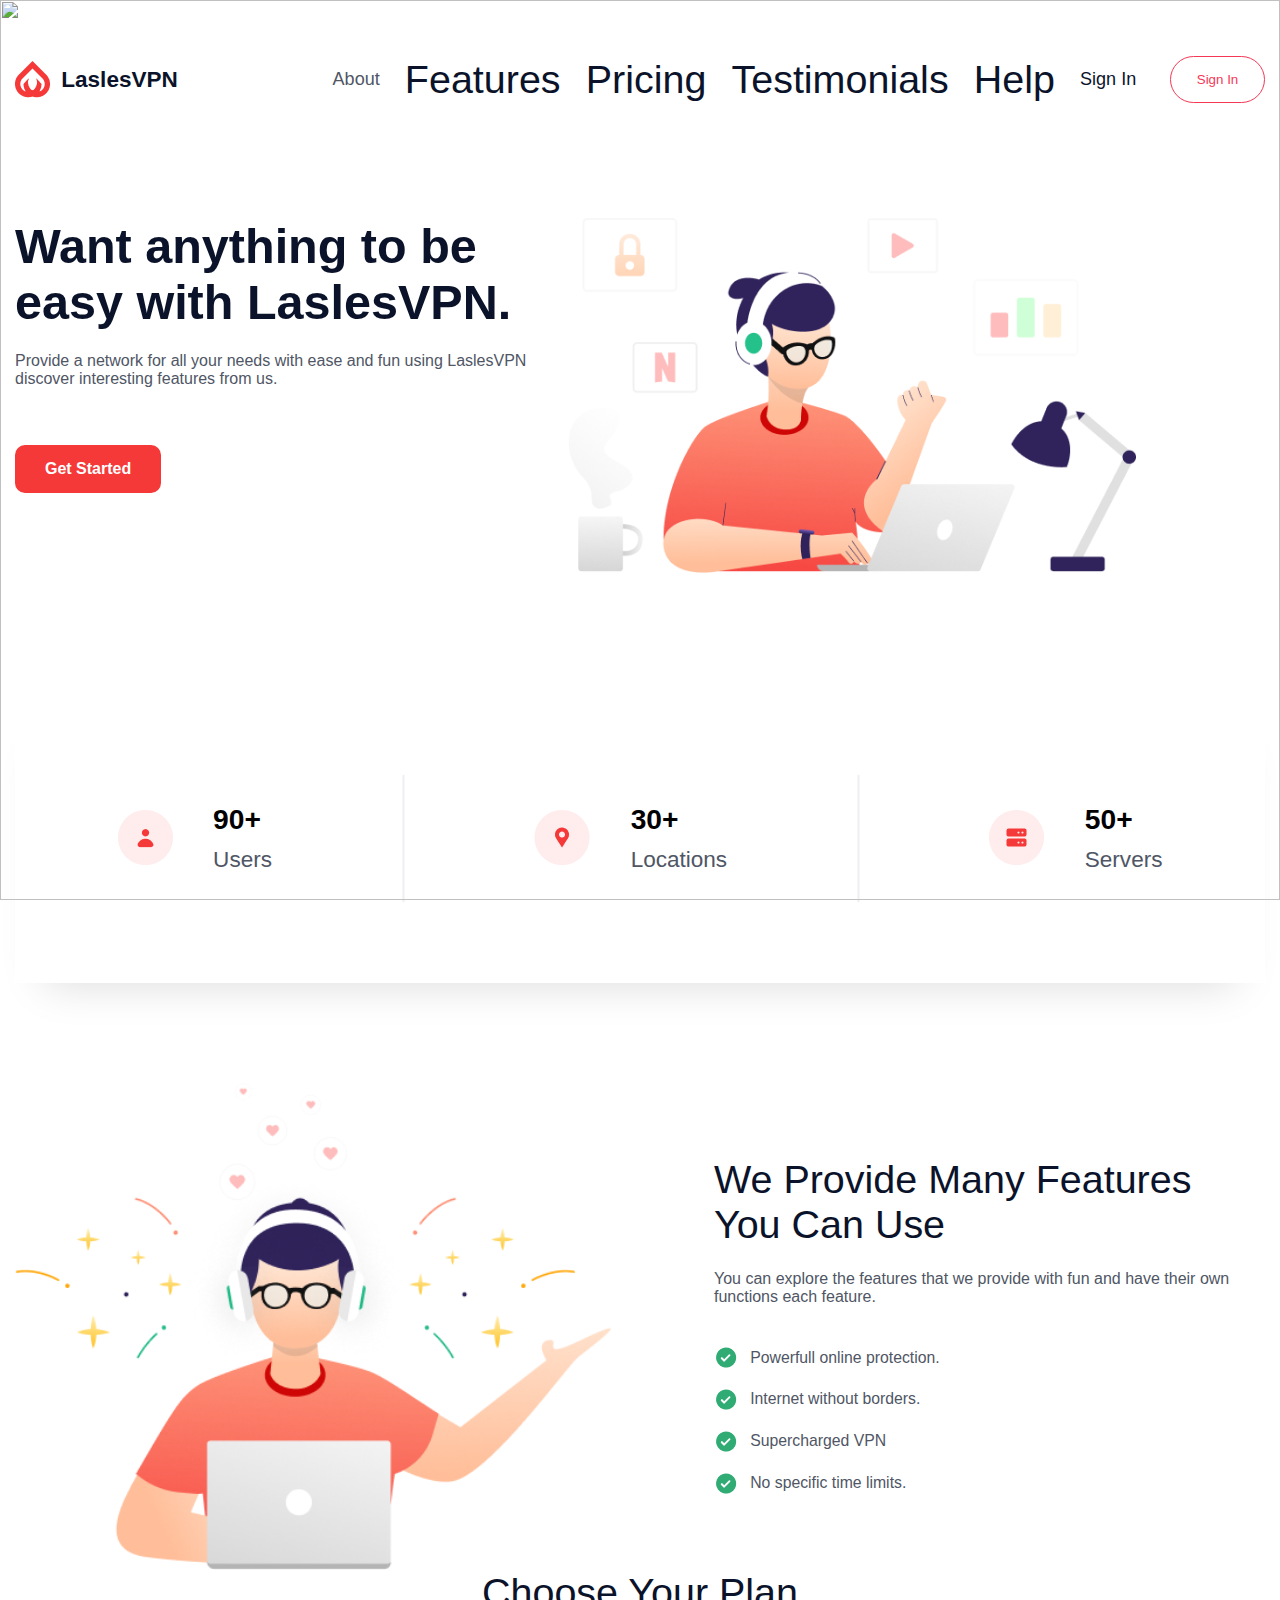
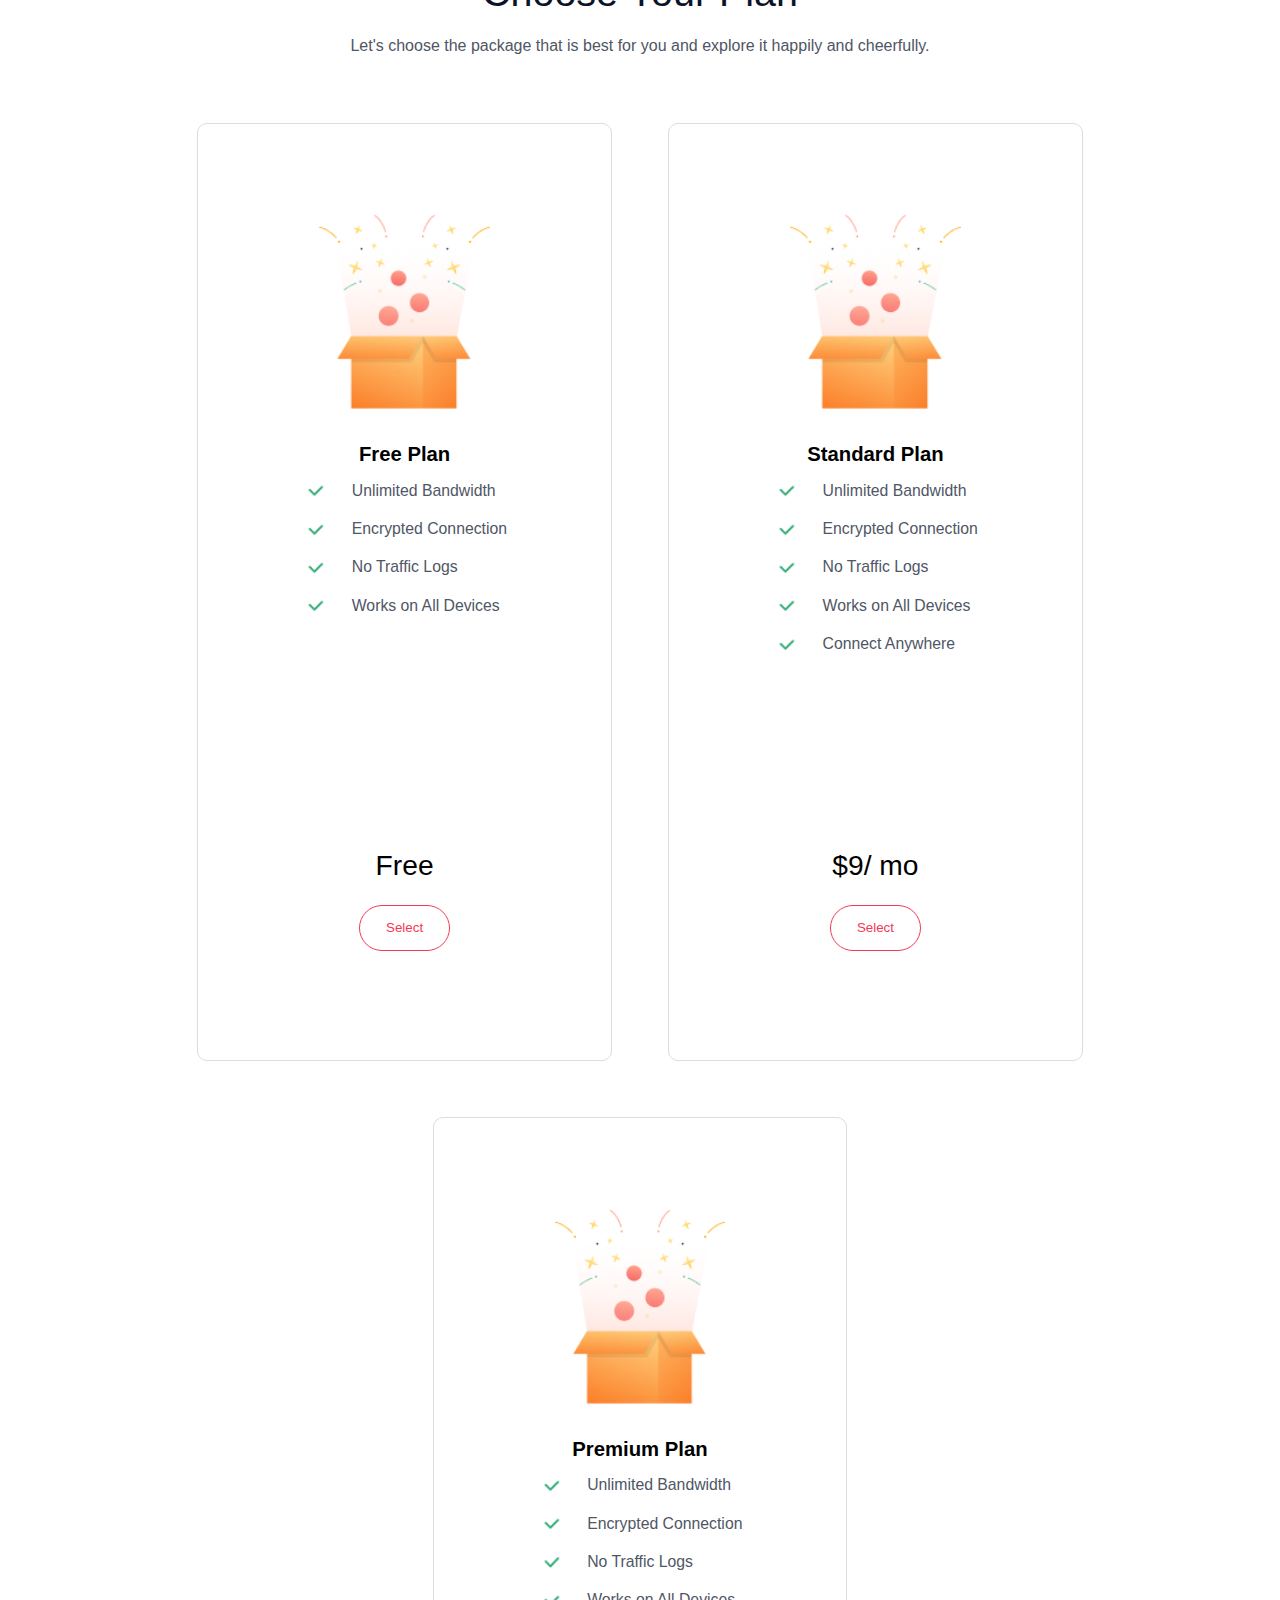
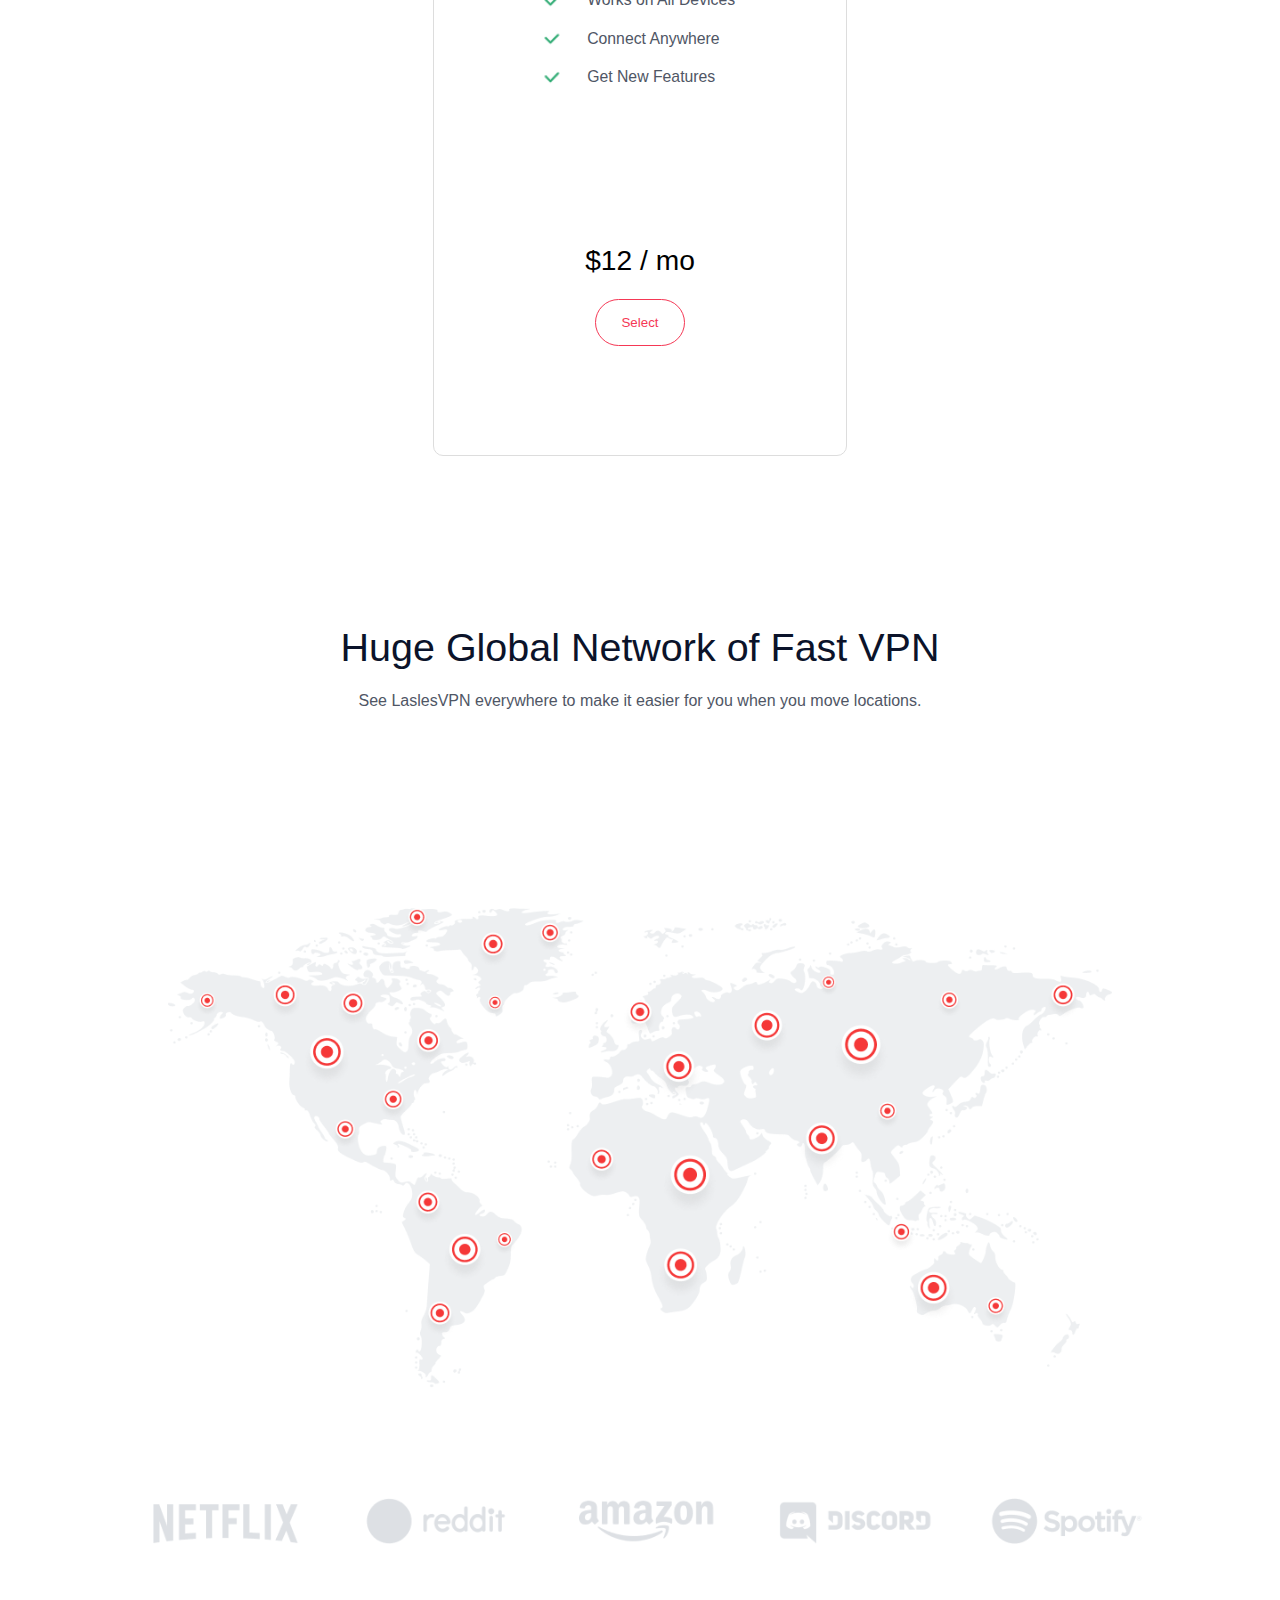
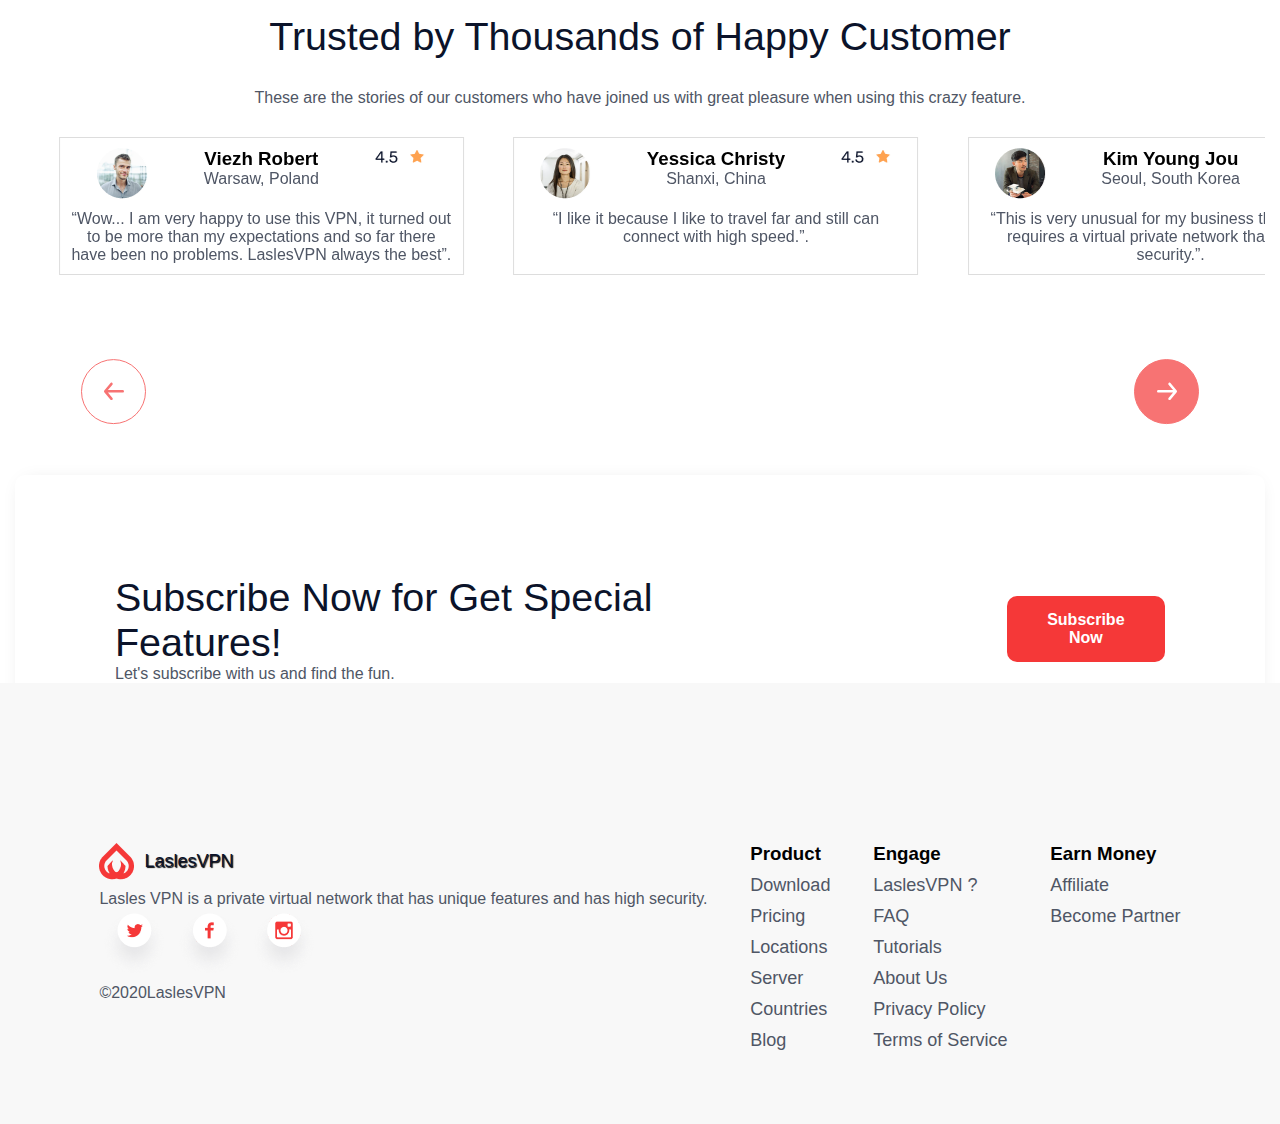
==== commit 0585af7b: "0" ====
--- a/index.html
+++ b/index.html
@@ -42,10 +42,10 @@
               </div>
               <div class="header_menu">
                 <a href="https://zafar023.github.io/zafar/portfolio" target="_blank">About</a>
-                <a href="#features">Features</a>
-                <a href="#plan">Pricing</a>
-                <a href="#slider">Testimonials</a>
-                <a href="#footer">Help</a>
+                <h2 href="#features" class="none">Features</h2>
+                <h2 href="#plan" class="none">Pricing</h2>
+                <h2 href="#slider" class="none">Testimonials</h2>
+                <h2 href="#footer" class="none">Help</h2>
                 <div class="header_knopki">
                   <a href="./login/index.html">Sign In</a>
                   <button class="red" onclick="window.location.href='./login/index.html'">Sign In</button>
--- a/style.css
+++ b/style.css
@@ -33,8 +33,15 @@
   }
 }
 
+
 .open {
   top: 0;
+  .none {
+    /* display: none; */
+    text-decoration: none;
+    color: #4f5665;
+    font-size: calc(0.16vw + 16px);
+  }
 }
 .cent {
   display: flex;
@@ -66,10 +73,10 @@
 }
 .header_wraper {
   display: flex;
-  /* justify-content: space-around; */
+  justify-content: space-between;
   align-items: center;
   padding-top: calc(0.5vw + 50px);
-  gap: calc(1.5vw + 150px);
+  gap: calc(1.5vw + 10px);
   @media (max-width: 800px) {
     justify-content: center;
     align-items: center;
@@ -90,7 +97,7 @@
 .header_menu {
   display: flex;
   align-items: center;
-  gap: calc(0.4vw + 40px);
+  gap: calc(0.4vw + 20px);
   transition: all 0.4s;
   @media (max-width: 800px) {
     position: fixed;
@@ -135,7 +142,7 @@
   color: #f53855;
   border: 1px solid #f53855;
   border-radius: 50px;
-  padding: calc(0.13vw + 13px) calc(0.45vw + 45px);
+  padding: calc(0.13vw + 13px) calc(0.45vw + 20px);
   transition: all 0.4s;
 }
 .red:hover {
@@ -317,6 +324,7 @@
 .plan_cards {
   display: flex;
   justify-content: center;
+  flex-wrap: wrap;
   /* align-items: center; */
 
   gap: calc(0.5vw + 50px);
@@ -631,6 +639,7 @@
   padding-top: 150px;
   @media (max-width: 768px) {
     display: flex;
+    
   }
   @media (max-width: 630px) {
     text-align: center;
@@ -638,6 +647,7 @@
   }
 }
 .footer_card {
+  padding: 10px;
   display: flex;
   flex-direction: column;
   gap: 10px;
